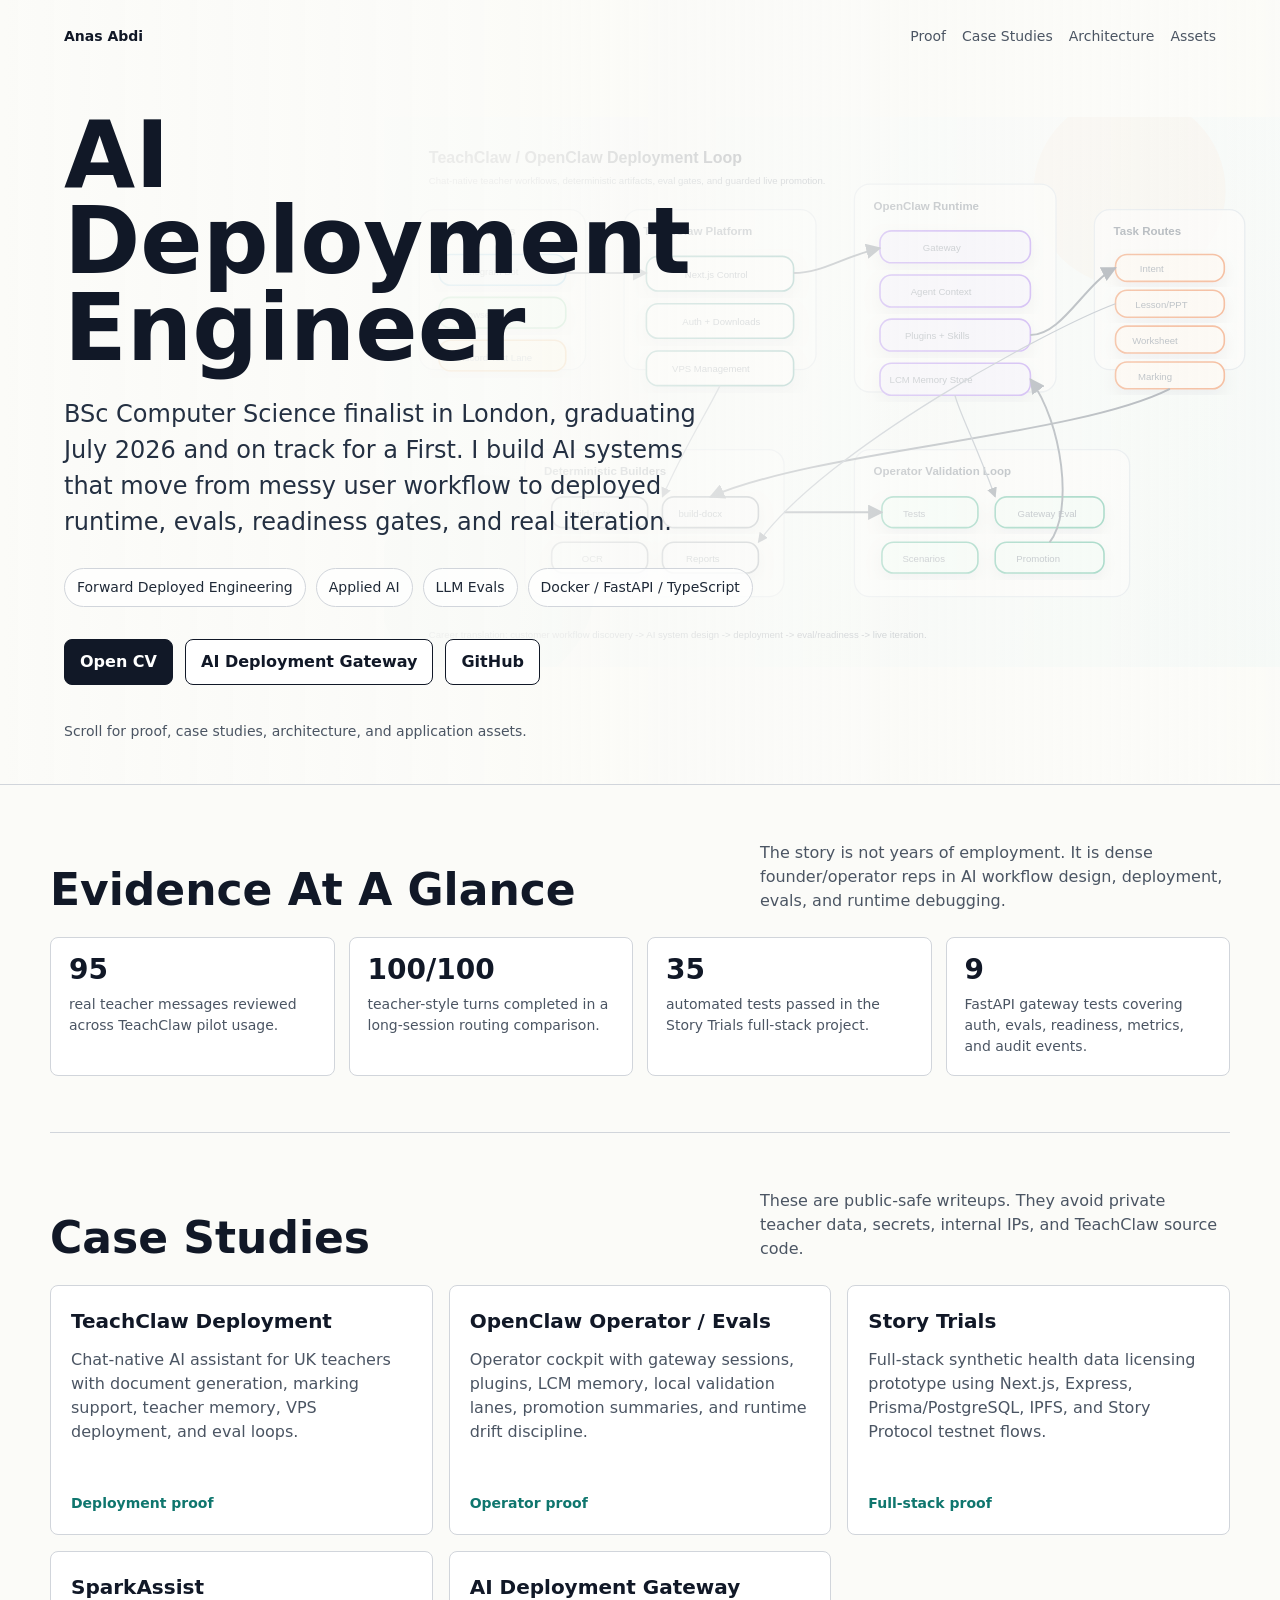
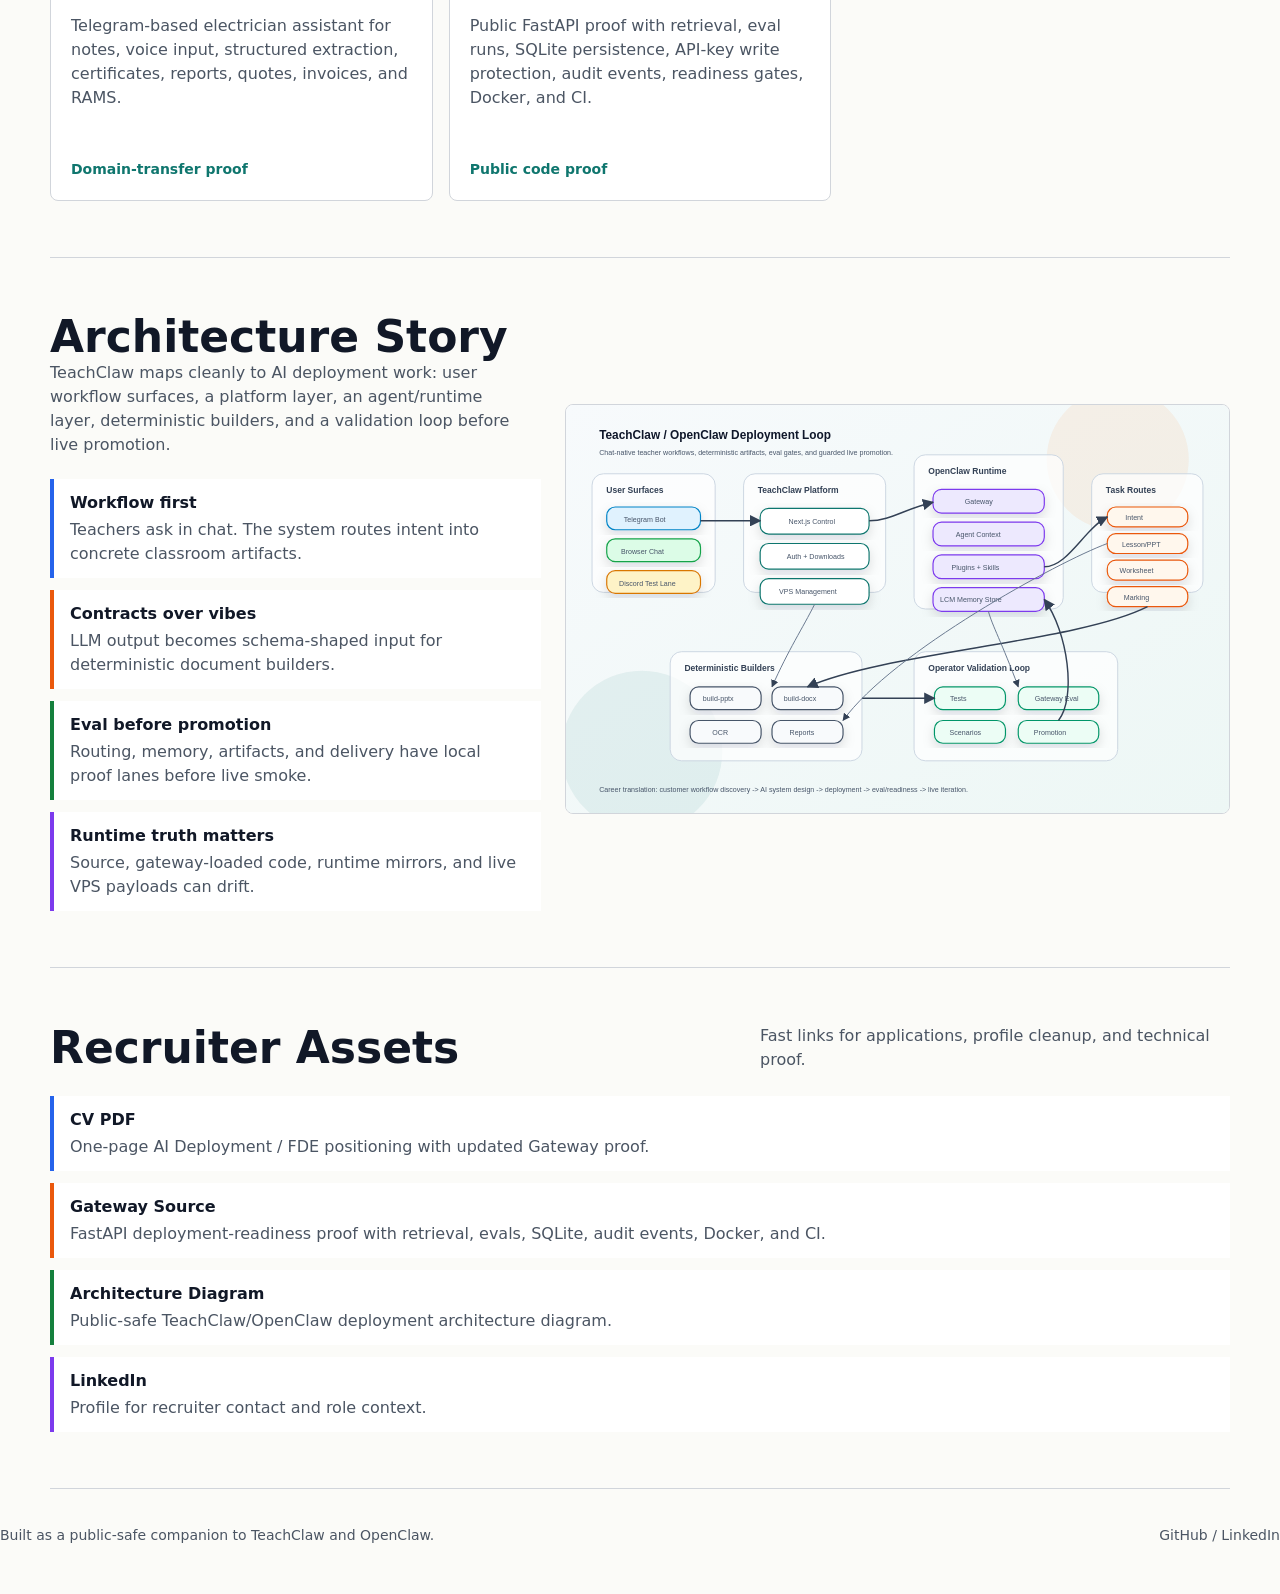
==== index.html @ 60f1266c "Publish AI deployment portfolio" ====
<!doctype html>
<html lang="en">
  <head>
    <meta charset="utf-8" />
    <meta name="viewport" content="width=device-width, initial-scale=1" />
    <title>Anas Abdi - AI Deployment / FDE Portfolio</title>
    <meta
      name="description"
      content="AI Deployment and Forward Deployed Engineering portfolio for Anas Abdi: TeachClaw, OpenClaw, Story Trials, SparkAssist, and AI Deployment Gateway."
    />
    <style>
      :root {
        --ink: #111827;
        --muted: #4b5563;
        --line: #d1d5db;
        --paper: #fbfbf8;
        --panel: #ffffff;
        --teal: #0f766e;
        --blue: #2563eb;
        --orange: #ea580c;
        --green: #15803d;
        --plum: #7c3aed;
      }

      * {
        box-sizing: border-box;
      }

      body {
        margin: 0;
        color: var(--ink);
        background: var(--paper);
        font-family: Inter, ui-sans-serif, system-ui, -apple-system, BlinkMacSystemFont, "Segoe UI", sans-serif;
        line-height: 1.5;
      }

      a {
        color: inherit;
        text-decoration: none;
      }

      a:hover {
        text-decoration: underline;
      }

      .hero {
        min-height: 72vh;
        position: relative;
        display: flex;
        flex-direction: column;
        justify-content: space-between;
        padding: 26px clamp(18px, 5vw, 72px) 42px;
        overflow: hidden;
        background:
          linear-gradient(90deg, rgba(251, 251, 248, 0.98) 0%, rgba(251, 251, 248, 0.92) 42%, rgba(251, 251, 248, 0.62) 100%),
          url("assets/teachclaw-openclaw-architecture.svg") right center / min(920px, 70vw) auto no-repeat;
        border-bottom: 1px solid var(--line);
      }

      .nav {
        display: flex;
        justify-content: space-between;
        gap: 18px;
        align-items: center;
        font-size: 14px;
        color: var(--muted);
      }

      .nav-links {
        display: flex;
        gap: 16px;
        flex-wrap: wrap;
        justify-content: flex-end;
      }

      .identity {
        font-weight: 700;
        color: var(--ink);
      }

      .hero-copy {
        max-width: 760px;
        padding-top: 66px;
        padding-bottom: 36px;
      }

      h1 {
        margin: 0;
        font-size: clamp(44px, 8vw, 92px);
        line-height: 0.94;
        letter-spacing: 0;
      }

      .subhead {
        margin: 24px 0 0;
        max-width: 660px;
        font-size: clamp(18px, 2.2vw, 24px);
        color: #243042;
      }

      .status-line {
        display: flex;
        flex-wrap: wrap;
        gap: 10px;
        margin-top: 28px;
      }

      .pill {
        border: 1px solid var(--line);
        background: rgba(255, 255, 255, 0.78);
        border-radius: 999px;
        padding: 8px 12px;
        font-size: 14px;
        color: #1f2937;
      }

      .cta-row {
        display: flex;
        flex-wrap: wrap;
        gap: 12px;
        margin-top: 32px;
      }

      .button {
        display: inline-flex;
        align-items: center;
        justify-content: center;
        min-height: 44px;
        padding: 10px 15px;
        border-radius: 8px;
        border: 1px solid var(--ink);
        background: var(--ink);
        color: #fff;
        font-weight: 700;
      }

      .button.secondary {
        background: #fff;
        color: var(--ink);
      }

      .scroll-hint {
        color: var(--muted);
        font-size: 14px;
      }

      main {
        width: min(1180px, calc(100% - 36px));
        margin: 0 auto;
      }

      section {
        padding: 56px 0;
        border-bottom: 1px solid var(--line);
      }

      .section-heading {
        display: flex;
        justify-content: space-between;
        gap: 24px;
        align-items: end;
        margin-bottom: 24px;
      }

      h2 {
        margin: 0;
        font-size: clamp(26px, 4vw, 44px);
        line-height: 1.05;
        letter-spacing: 0;
      }

      .section-note {
        max-width: 470px;
        color: var(--muted);
        margin: 0;
      }

      .proof-grid {
        display: grid;
        grid-template-columns: repeat(4, minmax(0, 1fr));
        gap: 14px;
      }

      .proof {
        min-height: 132px;
        border: 1px solid var(--line);
        border-radius: 8px;
        background: var(--panel);
        padding: 18px;
      }

      .proof strong {
        display: block;
        margin-bottom: 10px;
        font-size: 28px;
        line-height: 1;
      }

      .proof span {
        display: block;
        color: var(--muted);
        font-size: 14px;
      }

      .cases {
        display: grid;
        grid-template-columns: repeat(3, minmax(0, 1fr));
        gap: 16px;
      }

      .case {
        border: 1px solid var(--line);
        border-radius: 8px;
        background: var(--panel);
        padding: 20px;
        display: flex;
        min-height: 250px;
        flex-direction: column;
        justify-content: space-between;
      }

      .case h3 {
        margin: 0 0 12px;
        font-size: 20px;
      }

      .case p {
        margin: 0;
        color: var(--muted);
      }

      .case .tag {
        margin-top: 18px;
        color: var(--teal);
        font-weight: 700;
        font-size: 14px;
      }

      .architecture {
        display: grid;
        grid-template-columns: 0.85fr 1.15fr;
        gap: 24px;
        align-items: center;
      }

      .architecture img {
        width: 100%;
        height: auto;
        border: 1px solid var(--line);
        border-radius: 8px;
        background: #fff;
      }

      .list {
        display: grid;
        gap: 12px;
      }

      .list-item {
        border-left: 4px solid var(--blue);
        background: #fff;
        padding: 12px 16px;
      }

      .list-item:nth-child(2) {
        border-left-color: var(--orange);
      }

      .list-item:nth-child(3) {
        border-left-color: var(--green);
      }

      .list-item:nth-child(4) {
        border-left-color: var(--plum);
      }

      .list-item strong {
        display: block;
        margin-bottom: 3px;
      }

      .list-item span {
        color: var(--muted);
      }

      .footer {
        padding: 36px 0 48px;
        display: flex;
        justify-content: space-between;
        gap: 20px;
        color: var(--muted);
        font-size: 14px;
      }

      @media (max-width: 900px) {
        .hero {
          min-height: 76vh;
          background:
            linear-gradient(180deg, rgba(251, 251, 248, 0.96), rgba(251, 251, 248, 0.86)),
            url("assets/teachclaw-openclaw-architecture.svg") center bottom / 880px auto no-repeat;
        }

        .nav {
          align-items: flex-start;
          flex-direction: column;
        }

        .hero-copy {
          padding-top: 38px;
        }

        .proof-grid,
        .cases,
        .architecture {
          grid-template-columns: 1fr;
        }

        .section-heading,
        .footer {
          align-items: flex-start;
          flex-direction: column;
        }
      }
    </style>
  </head>
  <body>
    <header class="hero">
      <nav class="nav" aria-label="Primary">
        <a class="identity" href="#top">Anas Abdi</a>
        <div class="nav-links">
          <a href="#proof">Proof</a>
          <a href="#case-studies">Case Studies</a>
          <a href="#architecture">Architecture</a>
          <a href="#assets">Assets</a>
        </div>
      </nav>

      <div class="hero-copy" id="top">
        <h1>AI Deployment Engineer</h1>
        <p class="subhead">
          BSc Computer Science finalist in London, graduating July 2026 and on track for a First. I build AI systems that move from messy user workflow to deployed runtime, evals, readiness gates, and real iteration.
        </p>
        <div class="status-line" aria-label="Role targets">
          <span class="pill">Forward Deployed Engineering</span>
          <span class="pill">Applied AI</span>
          <span class="pill">LLM Evals</span>
          <span class="pill">Docker / FastAPI / TypeScript</span>
        </div>
        <div class="cta-row">
          <a class="button" href="assets/cv-ai-deployment-fde.pdf">Open CV</a>
          <a class="button secondary" href="https://github.com/AnasInno/ai-deployment-portfolio/tree/main/gateway">AI Deployment Gateway</a>
          <a class="button secondary" href="https://github.com/AnasInno">GitHub</a>
        </div>
      </div>

      <div class="scroll-hint">Scroll for proof, case studies, architecture, and application assets.</div>
    </header>

    <main>
      <section id="proof">
        <div class="section-heading">
          <h2>Evidence At A Glance</h2>
          <p class="section-note">The story is not years of employment. It is dense founder/operator reps in AI workflow design, deployment, evals, and runtime debugging.</p>
        </div>
        <div class="proof-grid">
          <div class="proof">
            <strong>95</strong>
            <span>real teacher messages reviewed across TeachClaw pilot usage.</span>
          </div>
          <div class="proof">
            <strong>100/100</strong>
            <span>teacher-style turns completed in a long-session routing comparison.</span>
          </div>
          <div class="proof">
            <strong>35</strong>
            <span>automated tests passed in the Story Trials full-stack project.</span>
          </div>
          <div class="proof">
            <strong>9</strong>
            <span>FastAPI gateway tests covering auth, evals, readiness, metrics, and audit events.</span>
          </div>
        </div>
      </section>

      <section id="case-studies">
        <div class="section-heading">
          <h2>Case Studies</h2>
          <p class="section-note">These are public-safe writeups. They avoid private teacher data, secrets, internal IPs, and TeachClaw source code.</p>
        </div>
        <div class="cases">
          <a class="case" href="case-studies/teachclaw-deployment.html">
            <div>
              <h3>TeachClaw Deployment</h3>
              <p>Chat-native AI assistant for UK teachers with document generation, marking support, teacher memory, VPS deployment, and eval loops.</p>
            </div>
            <span class="tag">Deployment proof</span>
          </a>
          <a class="case" href="case-studies/openclaw-operator-evals.html">
            <div>
              <h3>OpenClaw Operator / Evals</h3>
              <p>Operator cockpit with gateway sessions, plugins, LCM memory, local validation lanes, promotion summaries, and runtime drift discipline.</p>
            </div>
            <span class="tag">Operator proof</span>
          </a>
          <a class="case" href="case-studies/story-trials-full-stack.html">
            <div>
              <h3>Story Trials</h3>
              <p>Full-stack synthetic health data licensing prototype using Next.js, Express, Prisma/PostgreSQL, IPFS, and Story Protocol testnet flows.</p>
            </div>
            <span class="tag">Full-stack proof</span>
          </a>
          <a class="case" href="case-studies/sparkassist-field-compliance.html">
            <div>
              <h3>SparkAssist</h3>
              <p>Telegram-based electrician assistant for notes, voice input, structured extraction, certificates, reports, quotes, invoices, and RAMS.</p>
            </div>
            <span class="tag">Domain-transfer proof</span>
          </a>
          <a class="case" href="case-studies/ai-deployment-gateway.html">
            <div>
              <h3>AI Deployment Gateway</h3>
              <p>Public FastAPI proof with retrieval, eval runs, SQLite persistence, API-key write protection, audit events, readiness gates, Docker, and CI.</p>
            </div>
            <span class="tag">Public code proof</span>
          </a>
        </div>
      </section>

      <section id="architecture">
        <div class="architecture">
          <div>
            <h2>Architecture Story</h2>
            <p class="section-note">
              TeachClaw maps cleanly to AI deployment work: user workflow surfaces, a platform layer, an agent/runtime layer, deterministic builders, and a validation loop before live promotion.
            </p>
            <div class="list" style="margin-top: 22px;">
              <div class="list-item">
                <strong>Workflow first</strong>
                <span>Teachers ask in chat. The system routes intent into concrete classroom artifacts.</span>
              </div>
              <div class="list-item">
                <strong>Contracts over vibes</strong>
                <span>LLM output becomes schema-shaped input for deterministic document builders.</span>
              </div>
              <div class="list-item">
                <strong>Eval before promotion</strong>
                <span>Routing, memory, artifacts, and delivery have local proof lanes before live smoke.</span>
              </div>
              <div class="list-item">
                <strong>Runtime truth matters</strong>
                <span>Source, gateway-loaded code, runtime mirrors, and live VPS payloads can drift.</span>
              </div>
            </div>
          </div>
          <a href="assets/teachclaw-openclaw-architecture.svg">
            <img src="assets/teachclaw-openclaw-architecture.svg" alt="TeachClaw and OpenClaw deployment architecture diagram" />
          </a>
        </div>
      </section>

      <section id="assets">
        <div class="section-heading">
          <h2>Recruiter Assets</h2>
          <p class="section-note">Fast links for applications, profile cleanup, and technical proof.</p>
        </div>
        <div class="list">
          <a class="list-item" href="assets/cv-ai-deployment-fde.pdf">
            <strong>CV PDF</strong>
            <span>One-page AI Deployment / FDE positioning with updated Gateway proof.</span>
          </a>
          <a class="list-item" href="https://github.com/AnasInno/ai-deployment-portfolio/tree/main/gateway">
            <strong>Gateway Source</strong>
            <span>FastAPI deployment-readiness proof with retrieval, evals, SQLite, audit events, Docker, and CI.</span>
          </a>
          <a class="list-item" href="assets/teachclaw-openclaw-architecture.svg">
            <strong>Architecture Diagram</strong>
            <span>Public-safe TeachClaw/OpenClaw deployment architecture diagram.</span>
          </a>
          <a class="list-item" href="https://www.linkedin.com/in/anas-abdi-80b950271/">
            <strong>LinkedIn</strong>
            <span>Profile for recruiter contact and role context.</span>
          </a>
        </div>
      </section>
    </main>

    <footer class="footer">
      <span>Built as a public-safe companion to TeachClaw and OpenClaw.</span>
      <span><a href="https://github.com/AnasInno">GitHub</a> / <a href="https://www.linkedin.com/in/anas-abdi-80b950271/">LinkedIn</a></span>
    </footer>
  </body>
</html>
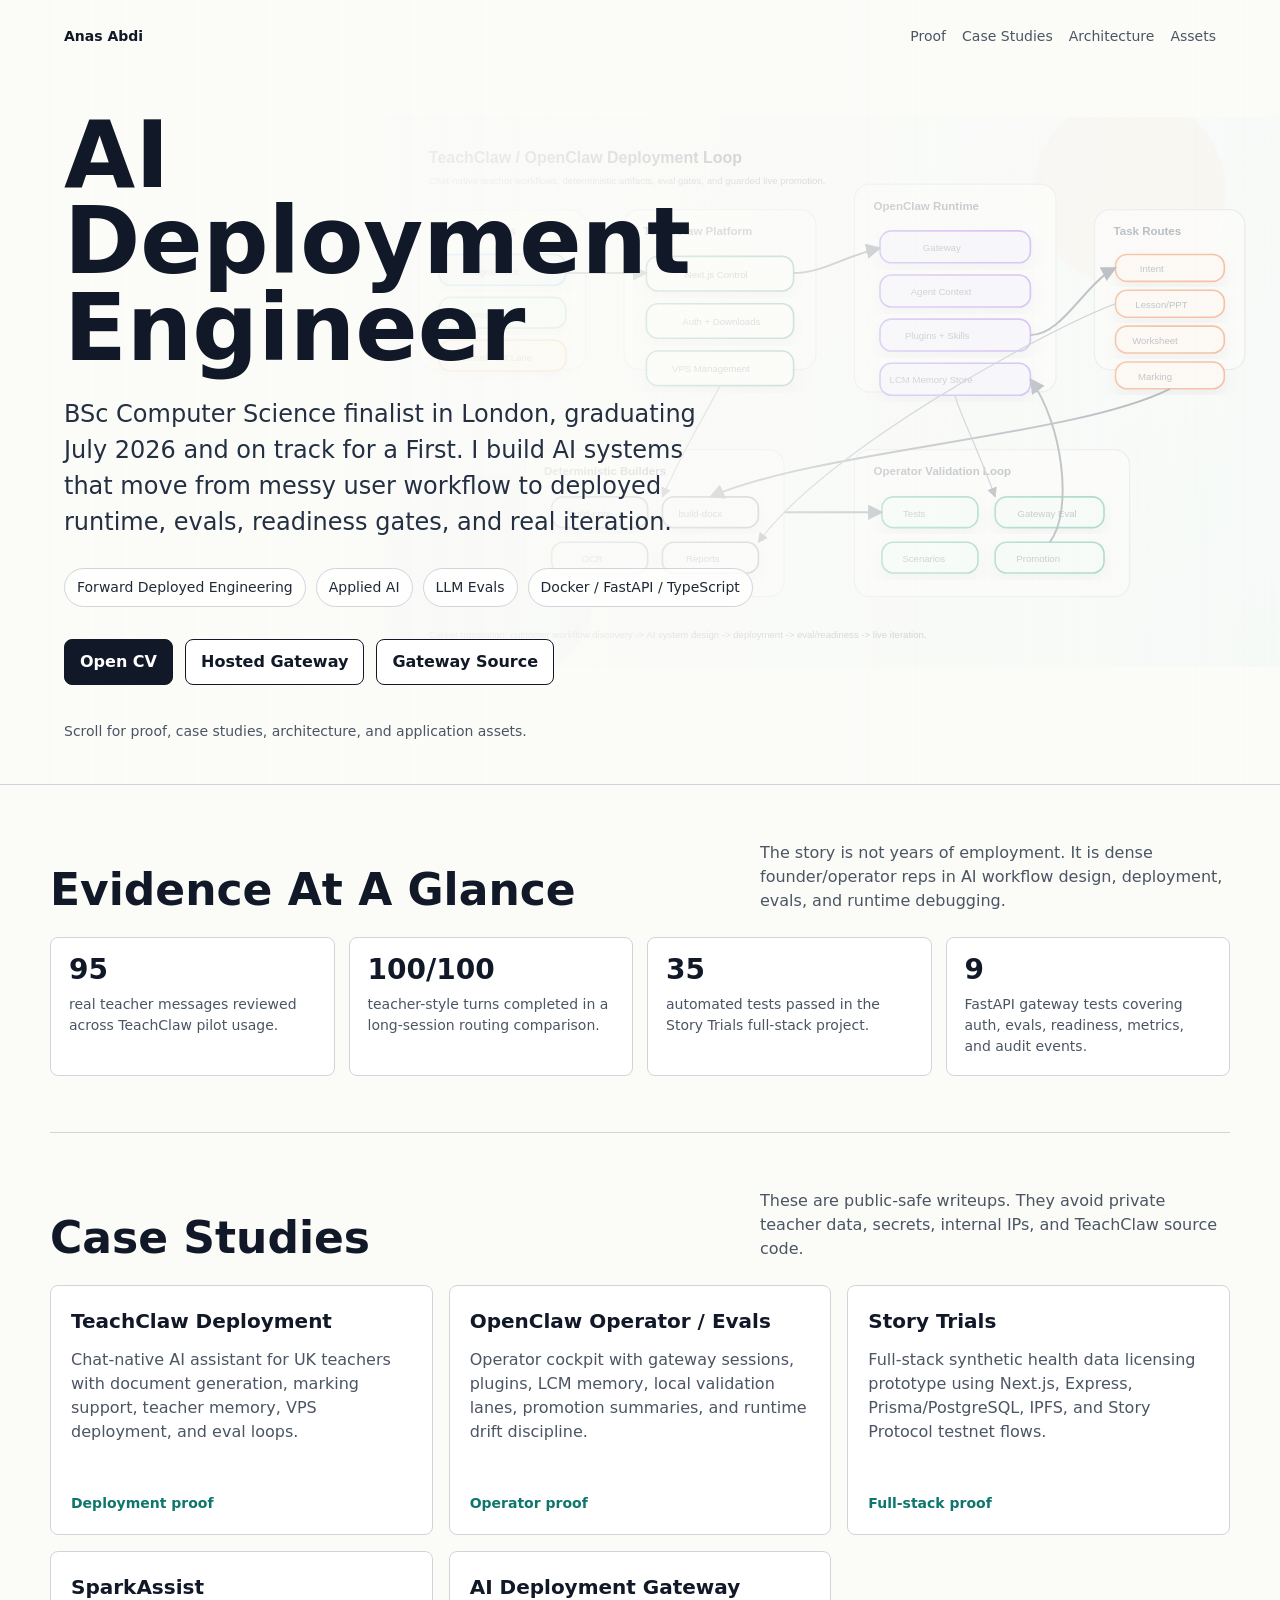
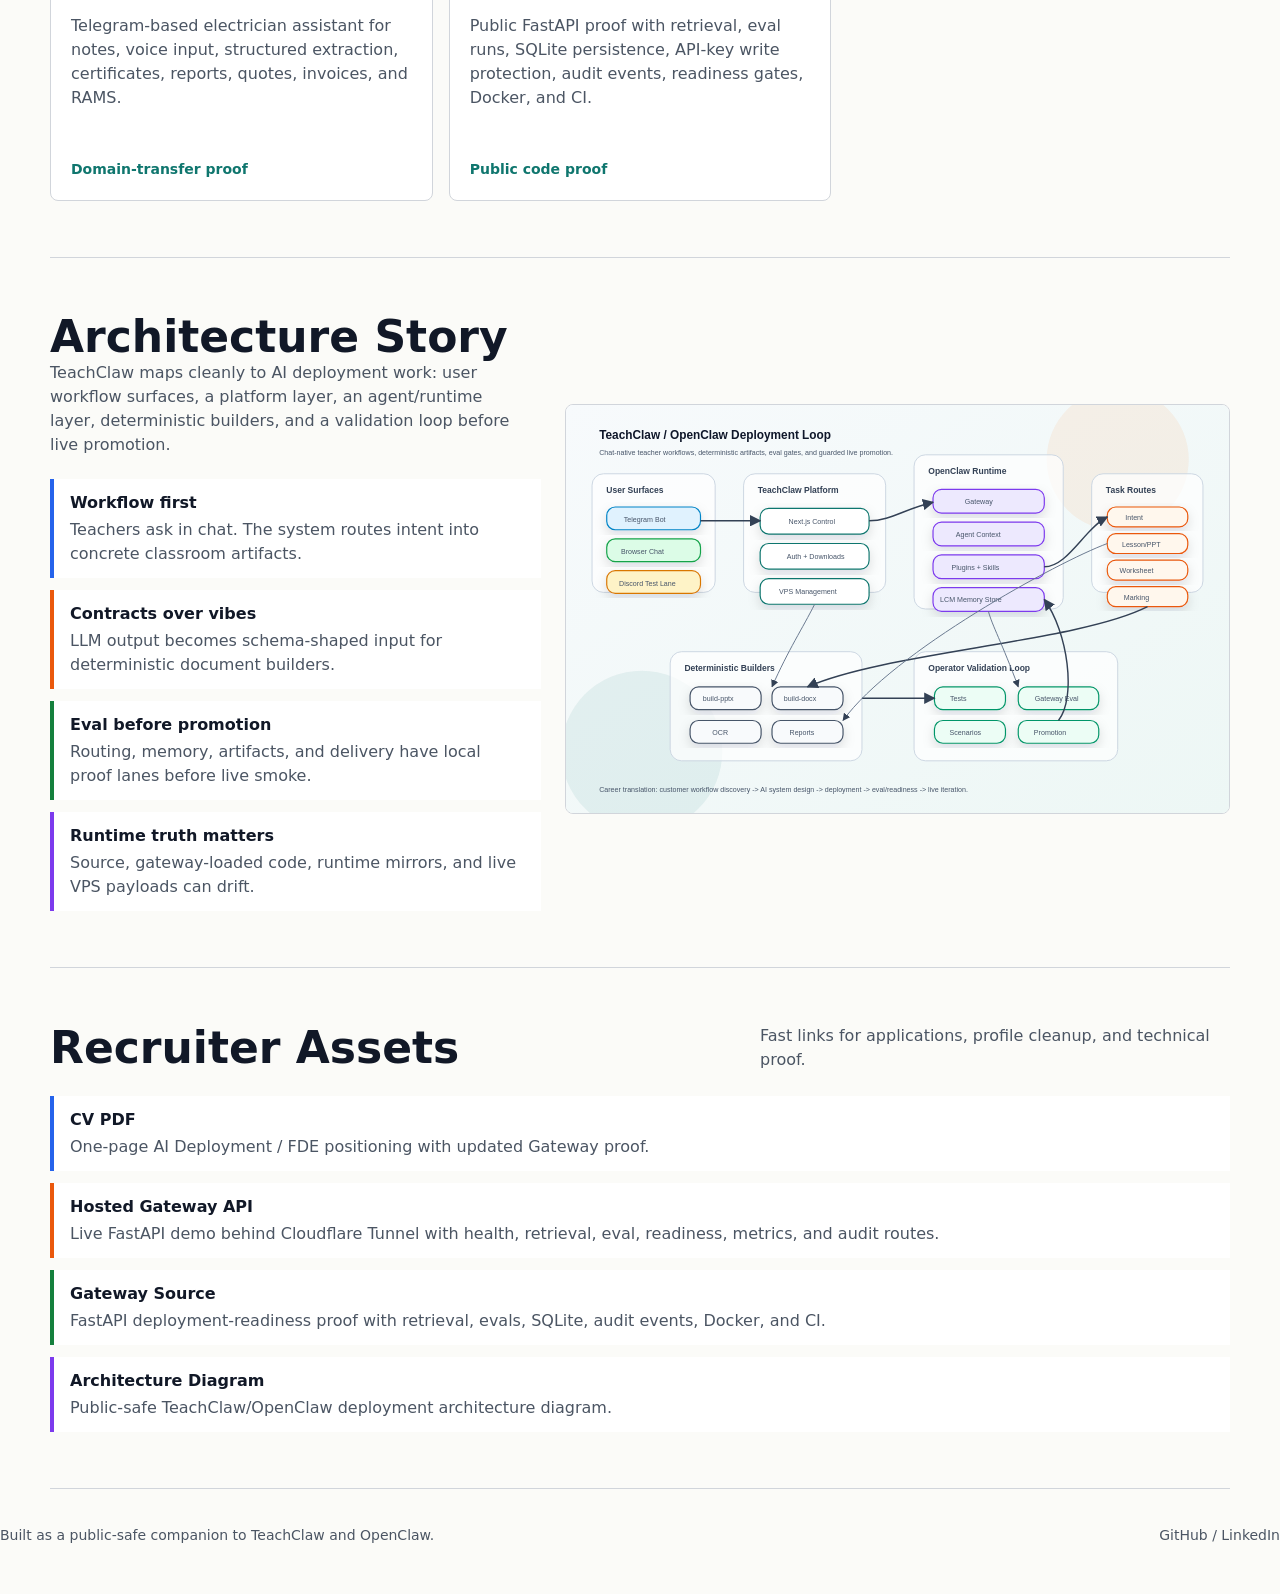
==== commit 31823110: "Point portfolio to hosted Gateway" ====
--- a/index.html
+++ b/index.html
@@ -348,8 +348,8 @@
         </div>
         <div class="cta-row">
           <a class="button" href="assets/cv-ai-deployment-fde.pdf">Open CV</a>
-          <a class="button secondary" href="https://github.com/AnasInno/ai-deployment-portfolio/tree/main/gateway">AI Deployment Gateway</a>
-          <a class="button secondary" href="https://github.com/AnasInno">GitHub</a>
+          <a class="button secondary" href="https://ai-gateway.shortlistops.co.uk/docs">Hosted Gateway</a>
+          <a class="button secondary" href="https://github.com/AnasInno/ai-deployment-portfolio/tree/main/gateway">Gateway Source</a>
         </div>
       </div>
 
@@ -468,6 +468,10 @@
             <strong>CV PDF</strong>
             <span>One-page AI Deployment / FDE positioning with updated Gateway proof.</span>
           </a>
+          <a class="list-item" href="https://ai-gateway.shortlistops.co.uk/docs">
+            <strong>Hosted Gateway API</strong>
+            <span>Live FastAPI demo behind Cloudflare Tunnel with health, retrieval, eval, readiness, metrics, and audit routes.</span>
+          </a>
           <a class="list-item" href="https://github.com/AnasInno/ai-deployment-portfolio/tree/main/gateway">
             <strong>Gateway Source</strong>
             <span>FastAPI deployment-readiness proof with retrieval, evals, SQLite, audit events, Docker, and CI.</span>
@@ -475,10 +479,6 @@
           <a class="list-item" href="assets/teachclaw-openclaw-architecture.svg">
             <strong>Architecture Diagram</strong>
             <span>Public-safe TeachClaw/OpenClaw deployment architecture diagram.</span>
-          </a>
-          <a class="list-item" href="https://www.linkedin.com/in/anas-abdi-80b950271/">
-            <strong>LinkedIn</strong>
-            <span>Profile for recruiter contact and role context.</span>
           </a>
         </div>
       </section>
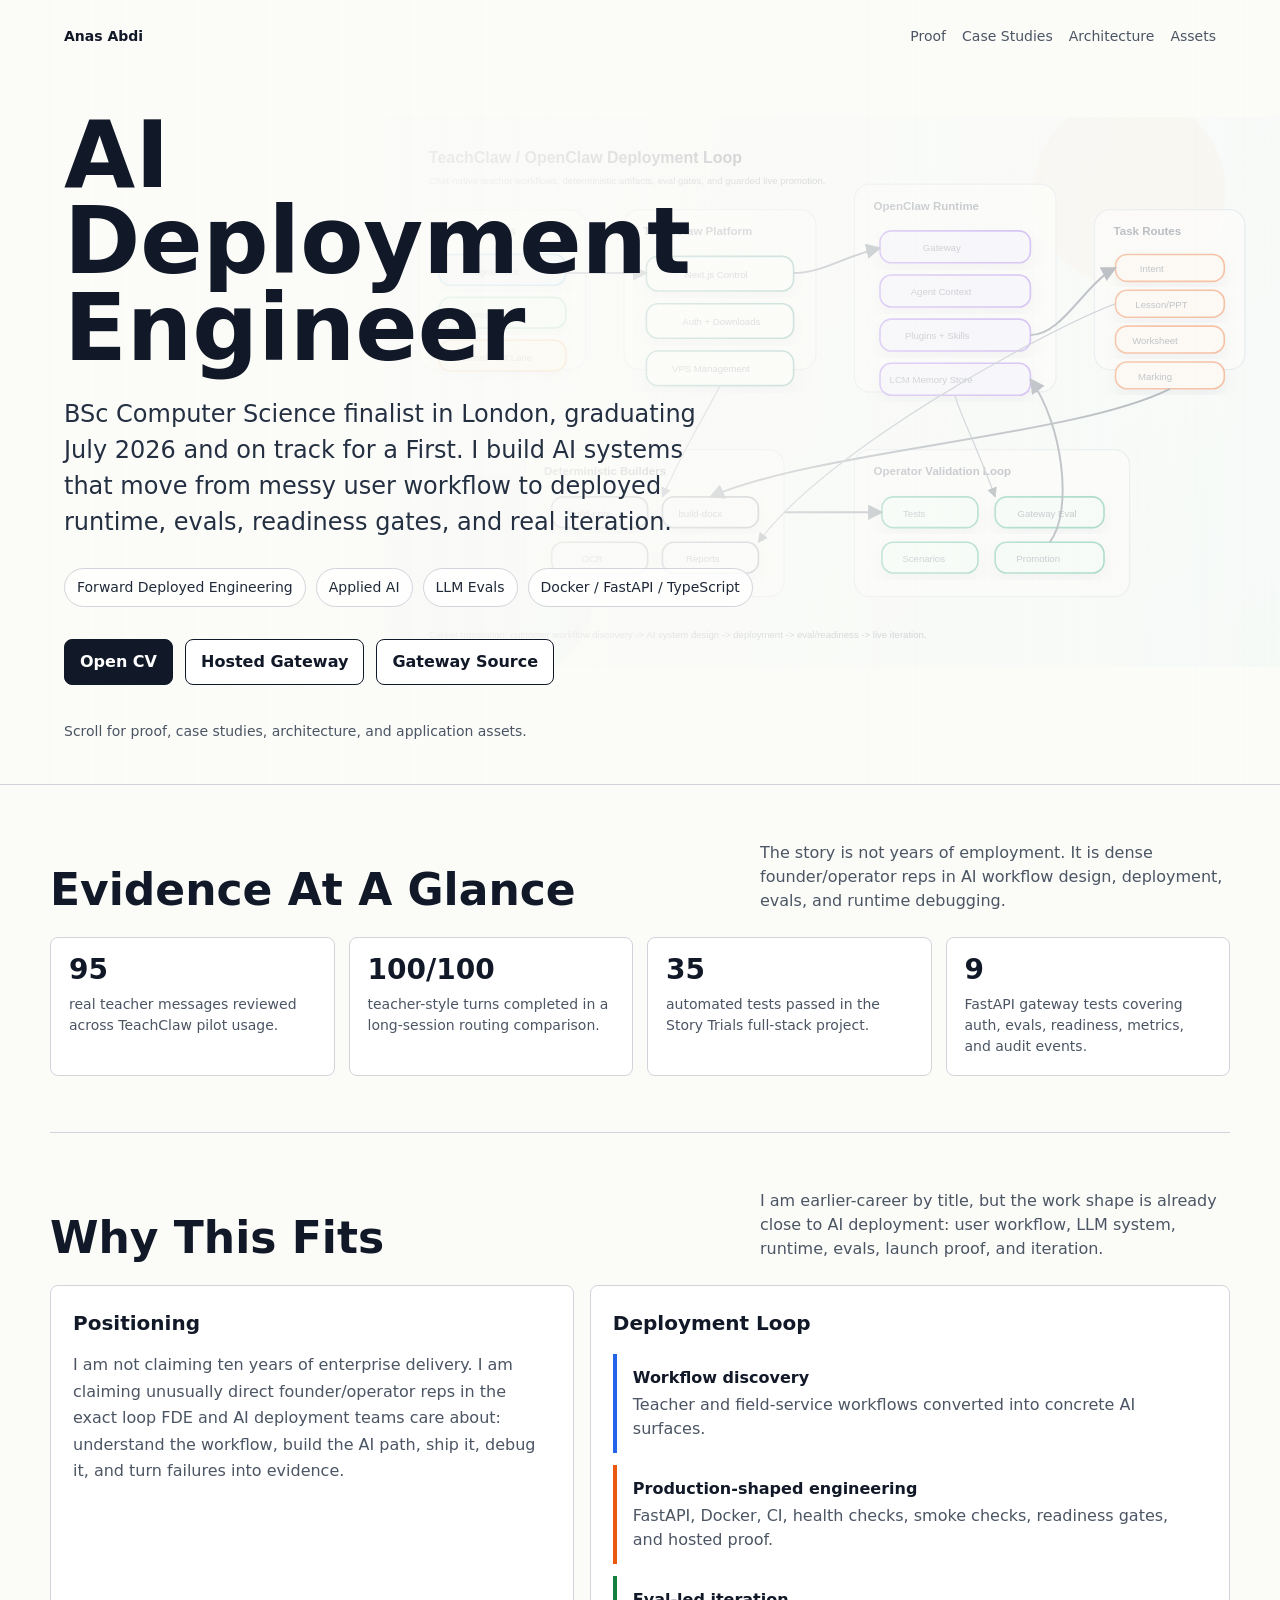
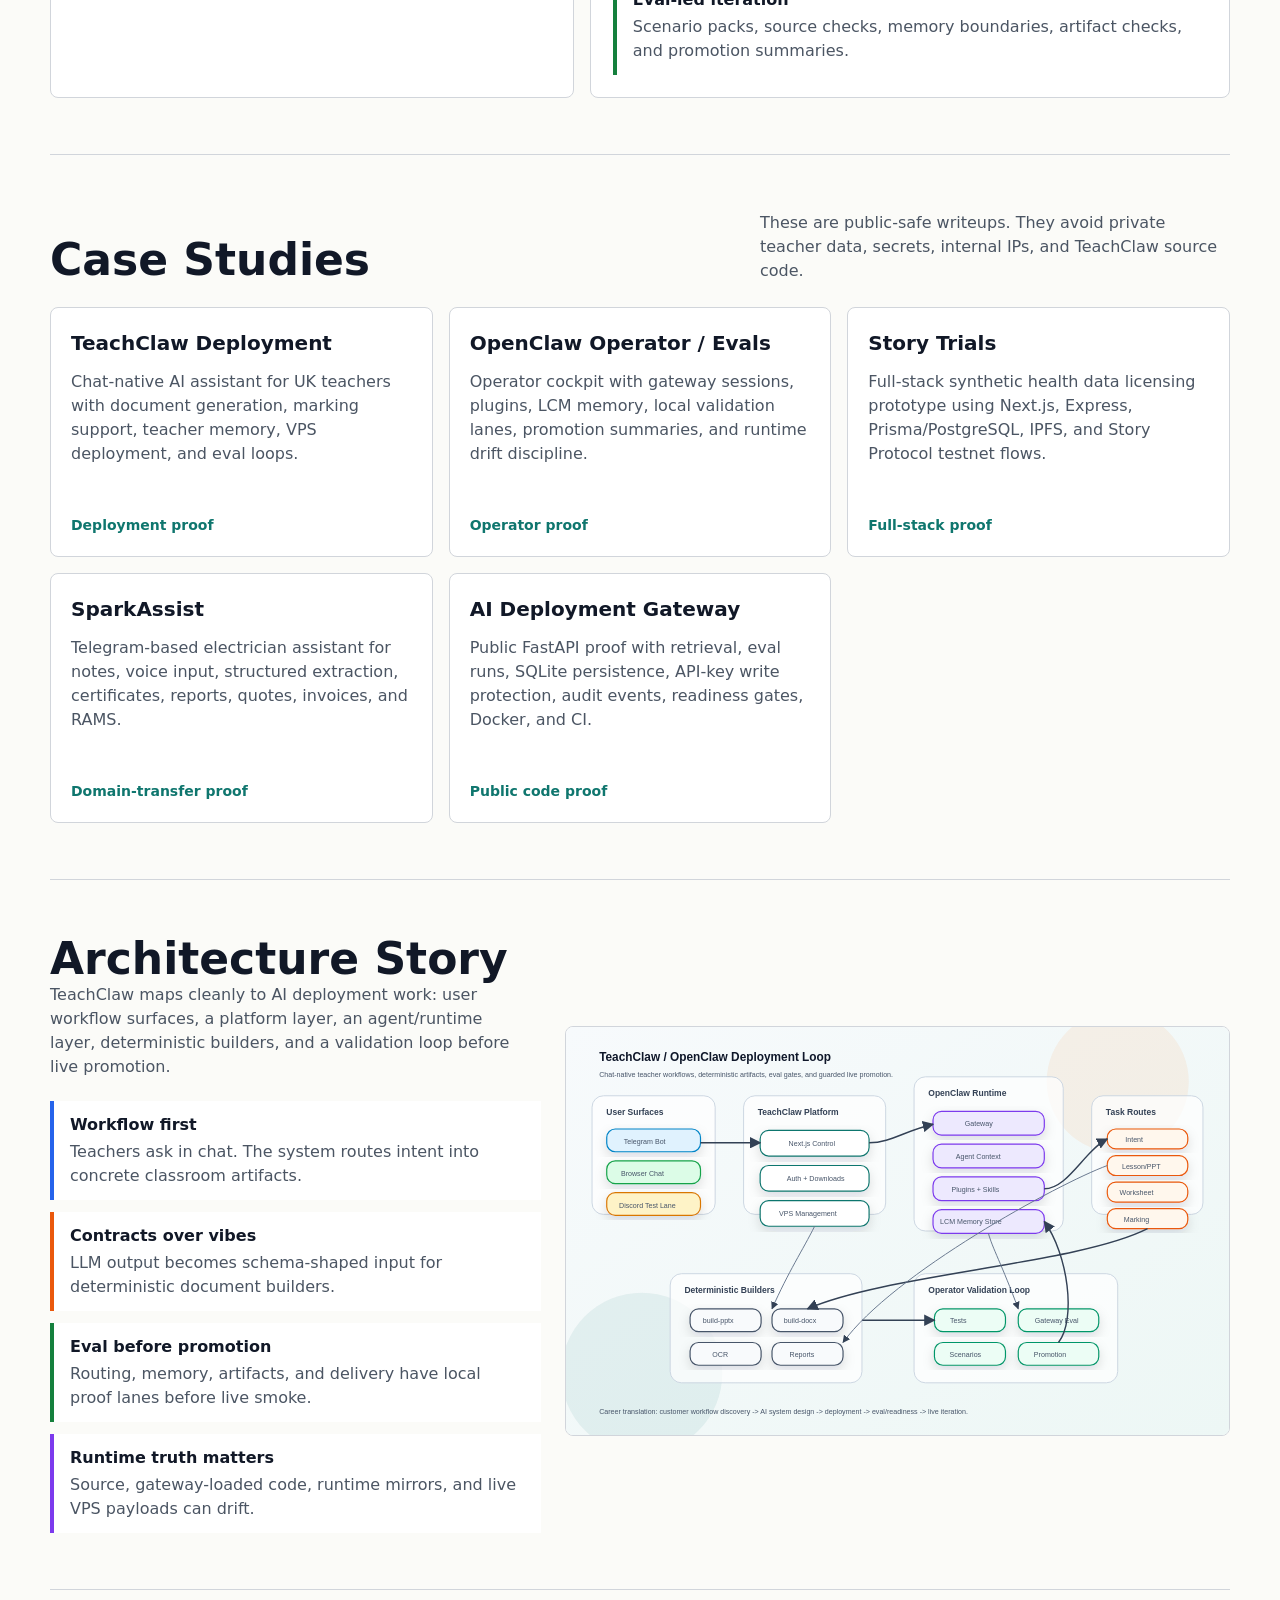
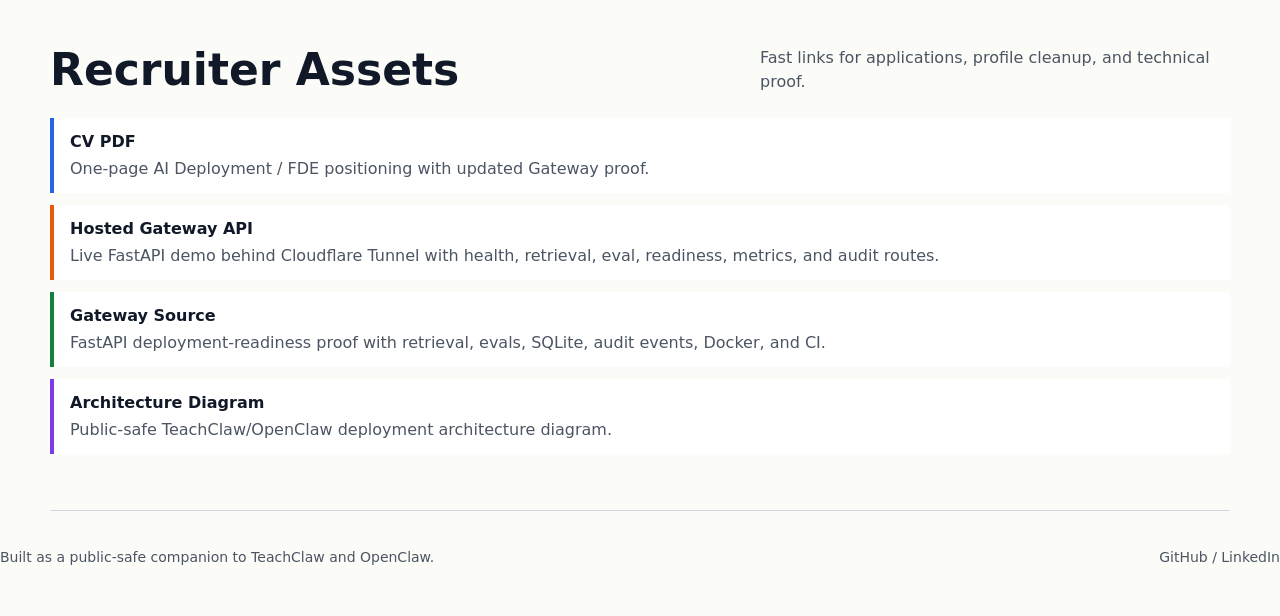
==== commit 56d7a549: "Clarify FDE fit on portfolio" ====
--- a/index.html
+++ b/index.html
@@ -202,6 +202,34 @@
         font-size: 14px;
       }
 
+      .fit-grid {
+        display: grid;
+        grid-template-columns: 0.9fr 1.1fr;
+        gap: 16px;
+      }
+
+      .fit-panel {
+        border: 1px solid var(--line);
+        border-radius: 8px;
+        background: #fff;
+        padding: 22px;
+      }
+
+      .fit-panel h3 {
+        margin: 0 0 14px;
+        font-size: 20px;
+      }
+
+      .fit-panel p {
+        margin: 0;
+        color: var(--muted);
+        line-height: 1.65;
+      }
+
+      .fit-panel .list {
+        margin-top: 16px;
+      }
+
       .cases {
         display: grid;
         grid-template-columns: repeat(3, minmax(0, 1fr));
@@ -310,6 +338,7 @@
         }
 
         .proof-grid,
+        .fit-grid,
         .cases,
         .architecture {
           grid-template-columns: 1fr;
@@ -382,6 +411,38 @@
         </div>
       </section>
 
+      <section id="fit">
+        <div class="section-heading">
+          <h2>Why This Fits</h2>
+          <p class="section-note">I am earlier-career by title, but the work shape is already close to AI deployment: user workflow, LLM system, runtime, evals, launch proof, and iteration.</p>
+        </div>
+        <div class="fit-grid">
+          <div class="fit-panel">
+            <h3>Positioning</h3>
+            <p>
+              I am not claiming ten years of enterprise delivery. I am claiming unusually direct founder/operator reps in the exact loop FDE and AI deployment teams care about: understand the workflow, build the AI path, ship it, debug it, and turn failures into evidence.
+            </p>
+          </div>
+          <div class="fit-panel">
+            <h3>Deployment Loop</h3>
+            <div class="list">
+              <div class="list-item">
+                <strong>Workflow discovery</strong>
+                <span>Teacher and field-service workflows converted into concrete AI surfaces.</span>
+              </div>
+              <div class="list-item">
+                <strong>Production-shaped engineering</strong>
+                <span>FastAPI, Docker, CI, health checks, smoke checks, readiness gates, and hosted proof.</span>
+              </div>
+              <div class="list-item">
+                <strong>Eval-led iteration</strong>
+                <span>Scenario packs, source checks, memory boundaries, artifact checks, and promotion summaries.</span>
+              </div>
+            </div>
+          </div>
+        </div>
+      </section>
+
       <section id="case-studies">
         <div class="section-heading">
           <h2>Case Studies</h2>
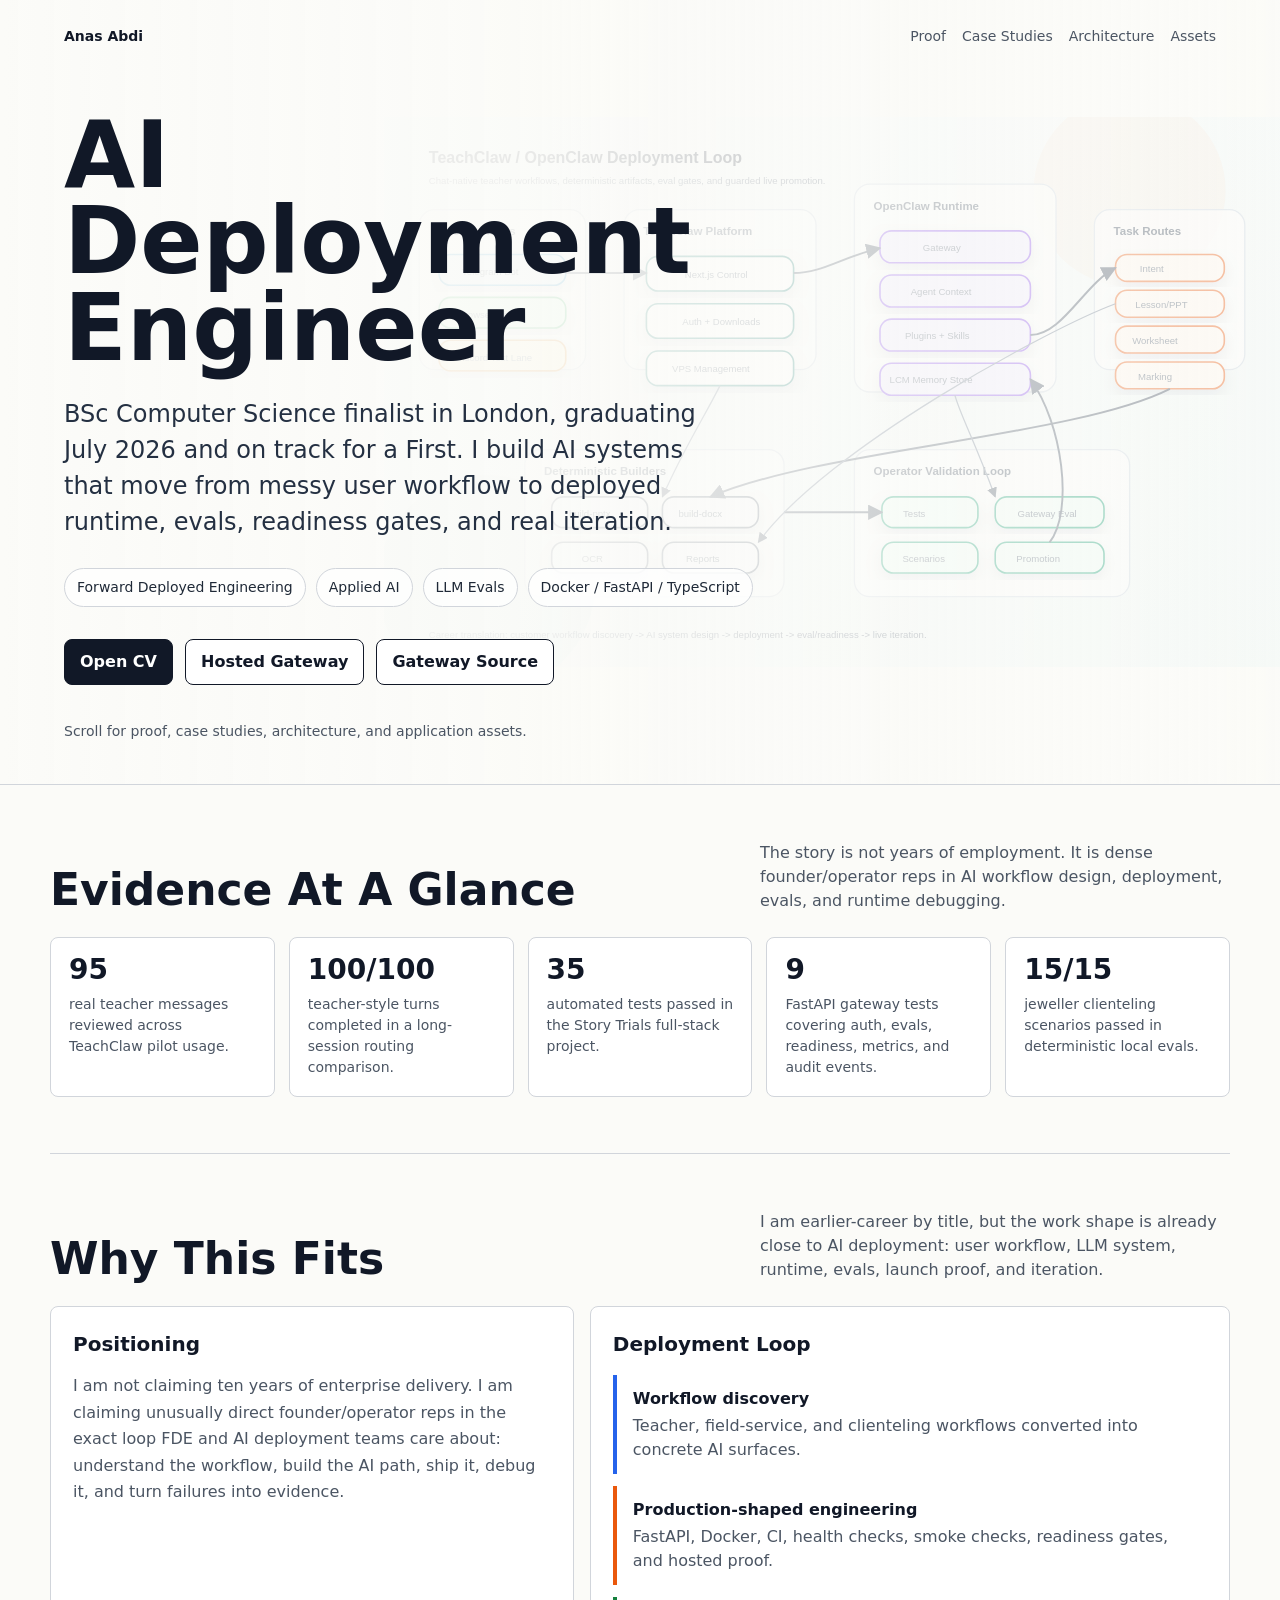
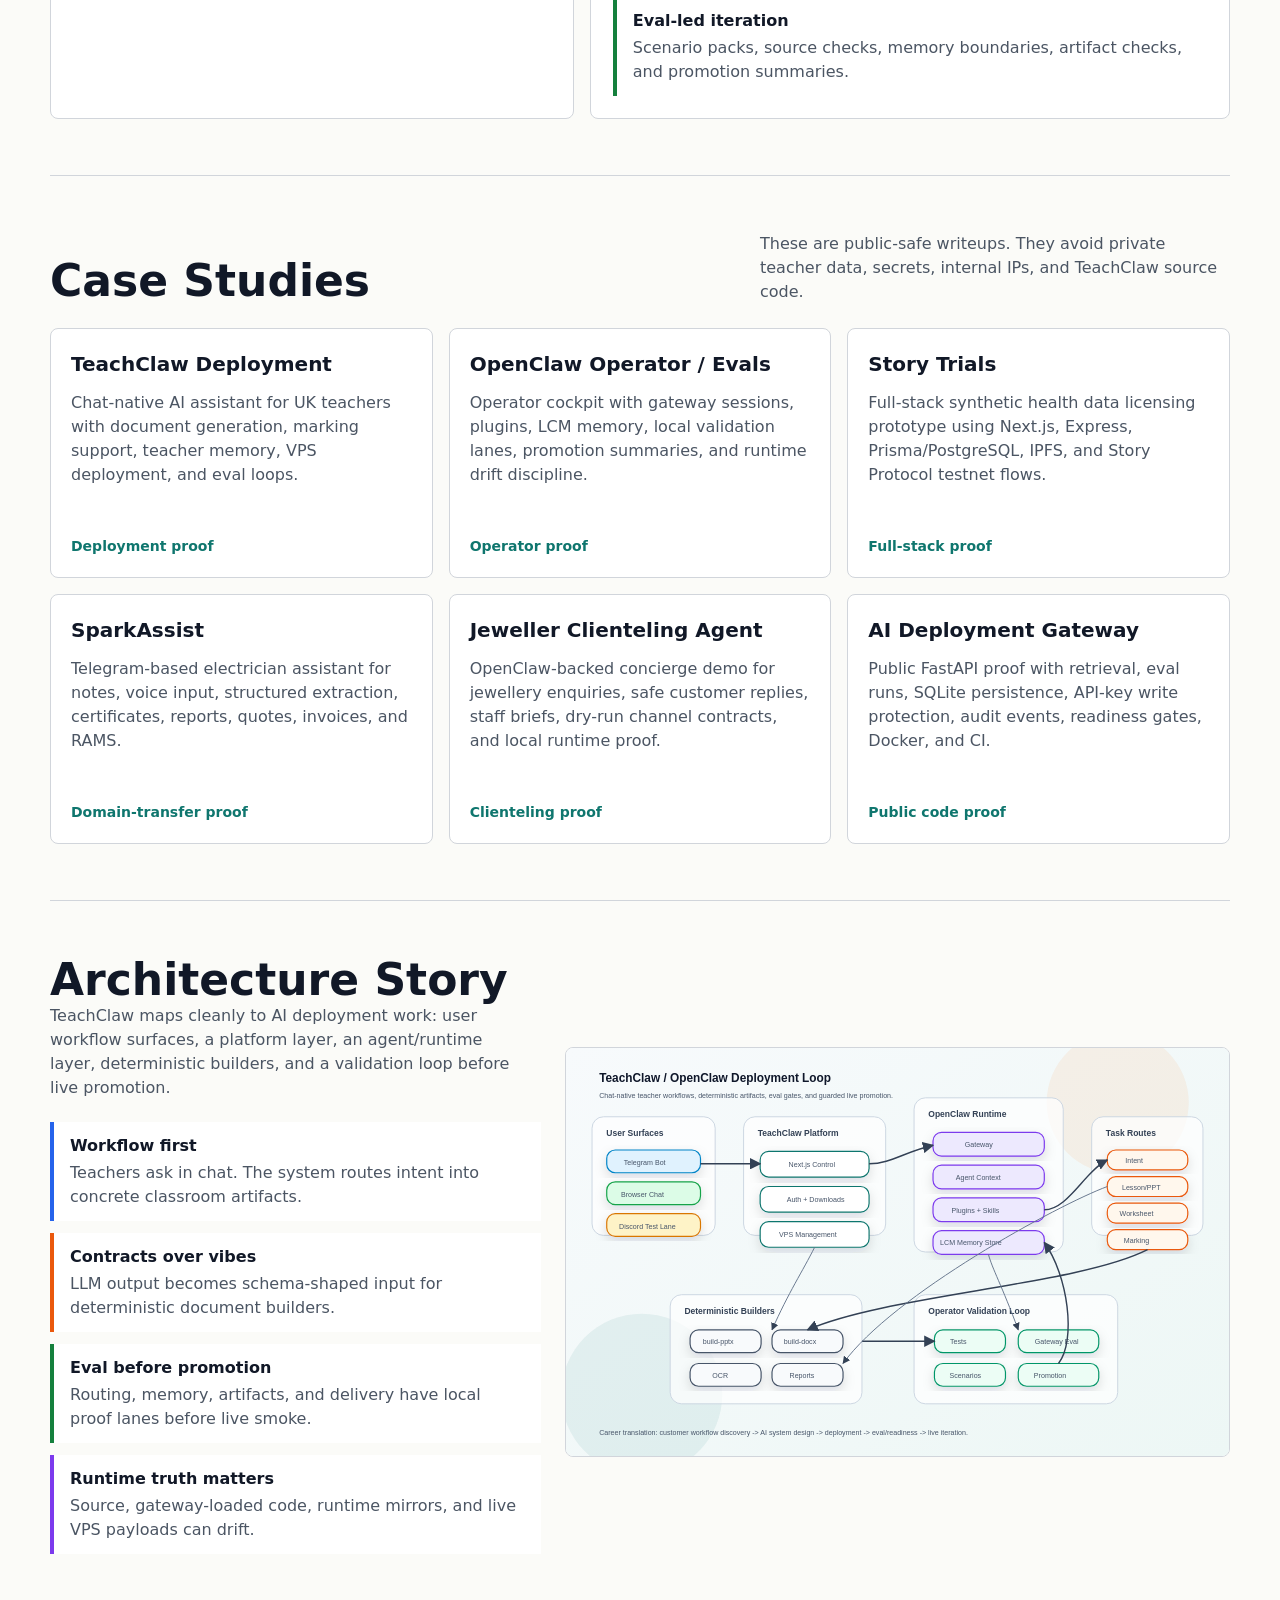
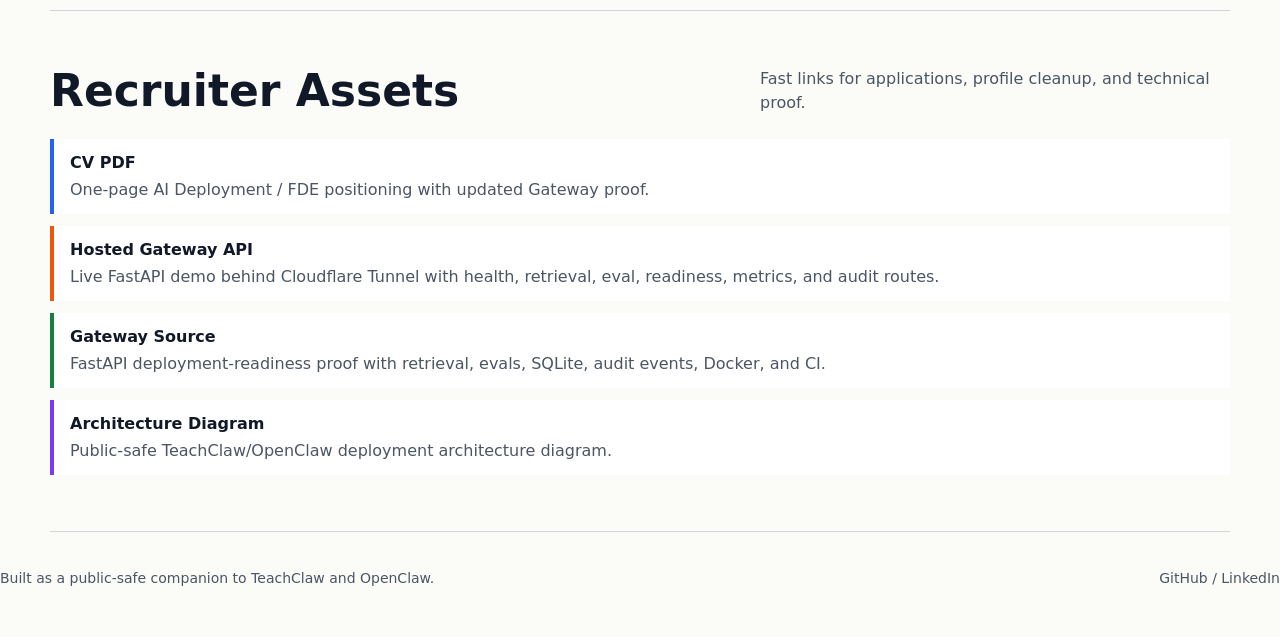
==== commit 822decfb: "Add jeweller clienteling case study" ====
--- a/index.html
+++ b/index.html
@@ -177,7 +177,7 @@
 
       .proof-grid {
         display: grid;
-        grid-template-columns: repeat(4, minmax(0, 1fr));
+        grid-template-columns: repeat(5, minmax(0, 1fr));
         gap: 14px;
       }
 
@@ -408,6 +408,10 @@
             <strong>9</strong>
             <span>FastAPI gateway tests covering auth, evals, readiness, metrics, and audit events.</span>
           </div>
+          <div class="proof">
+            <strong>15/15</strong>
+            <span>jeweller clienteling scenarios passed in deterministic local evals.</span>
+          </div>
         </div>
       </section>
 
@@ -428,7 +432,7 @@
             <div class="list">
               <div class="list-item">
                 <strong>Workflow discovery</strong>
-                <span>Teacher and field-service workflows converted into concrete AI surfaces.</span>
+                <span>Teacher, field-service, and clienteling workflows converted into concrete AI surfaces.</span>
               </div>
               <div class="list-item">
                 <strong>Production-shaped engineering</strong>
@@ -476,6 +480,13 @@
               <p>Telegram-based electrician assistant for notes, voice input, structured extraction, certificates, reports, quotes, invoices, and RAMS.</p>
             </div>
             <span class="tag">Domain-transfer proof</span>
+          </a>
+          <a class="case" href="case-studies/jeweller-clienteling-agent.html">
+            <div>
+              <h3>Jeweller Clienteling Agent</h3>
+              <p>OpenClaw-backed concierge demo for jewellery enquiries, safe customer replies, staff briefs, dry-run channel contracts, and local runtime proof.</p>
+            </div>
+            <span class="tag">Clienteling proof</span>
           </a>
           <a class="case" href="case-studies/ai-deployment-gateway.html">
             <div>
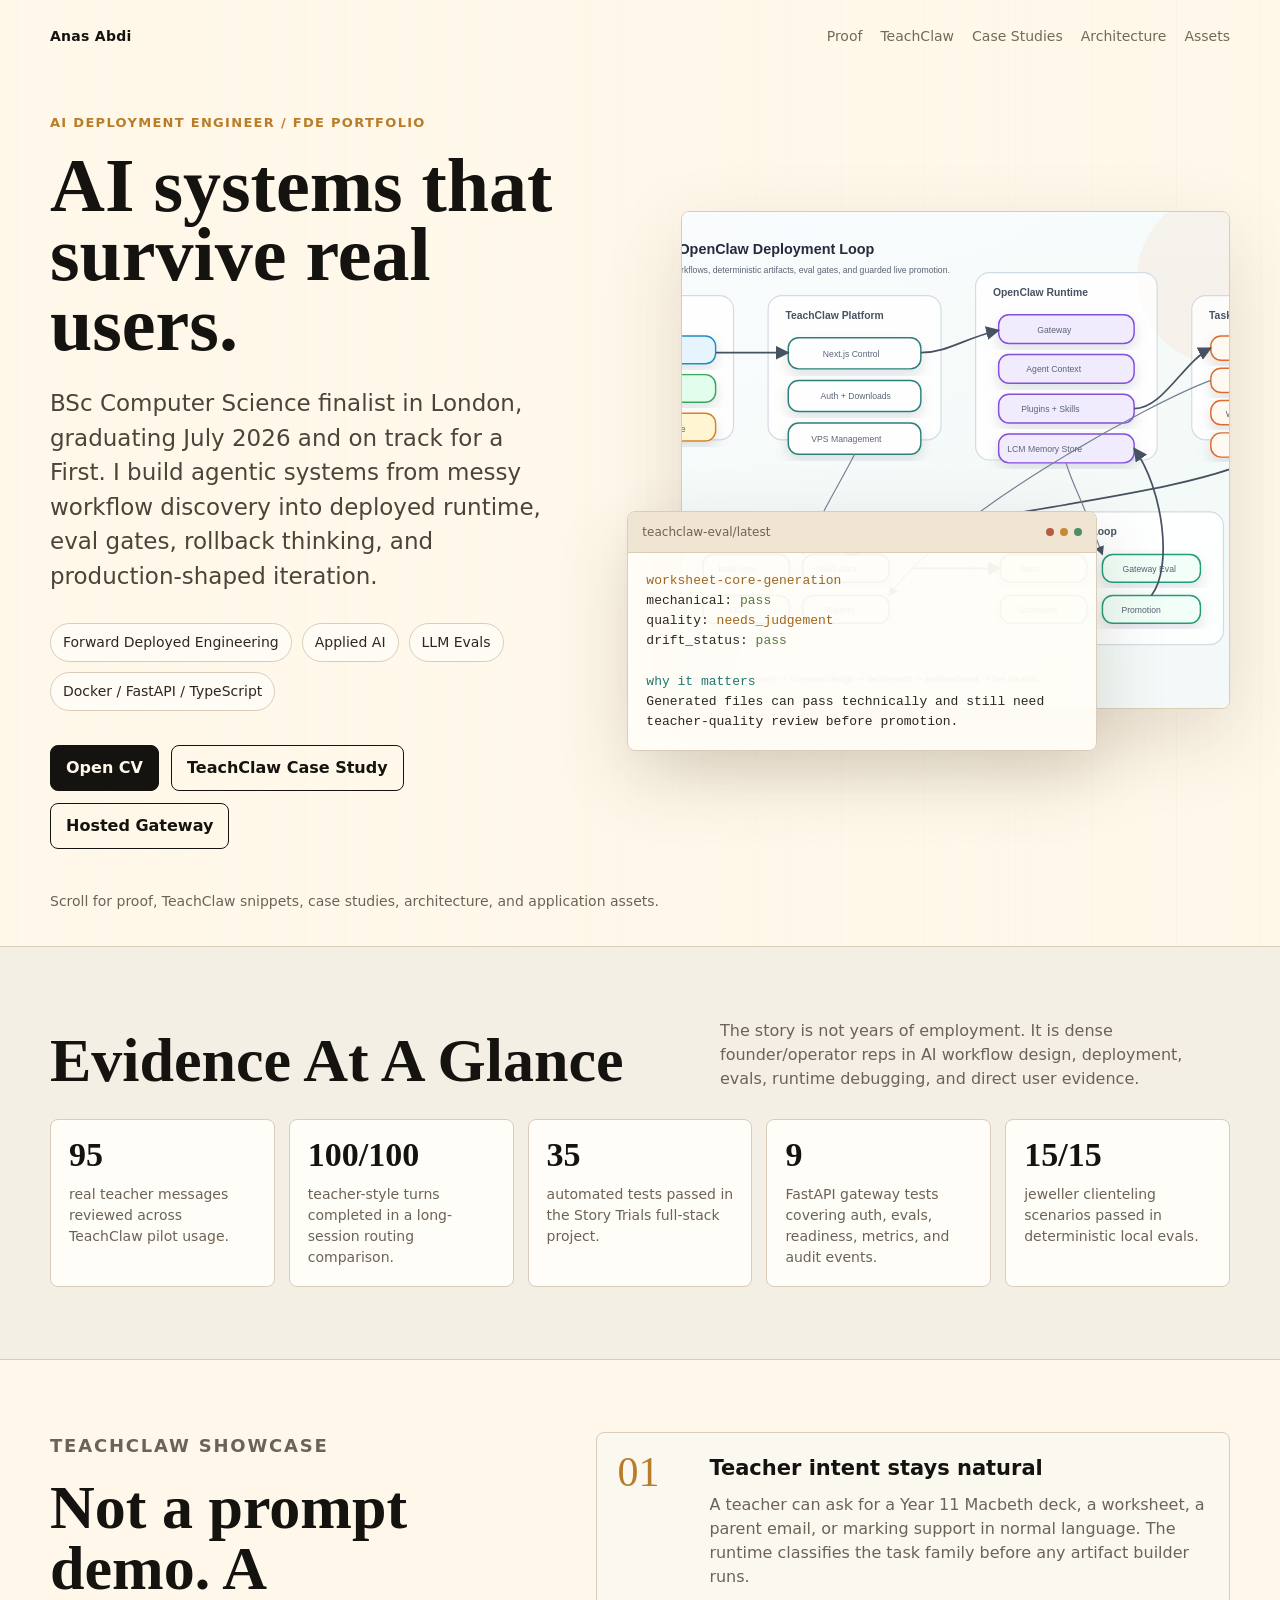
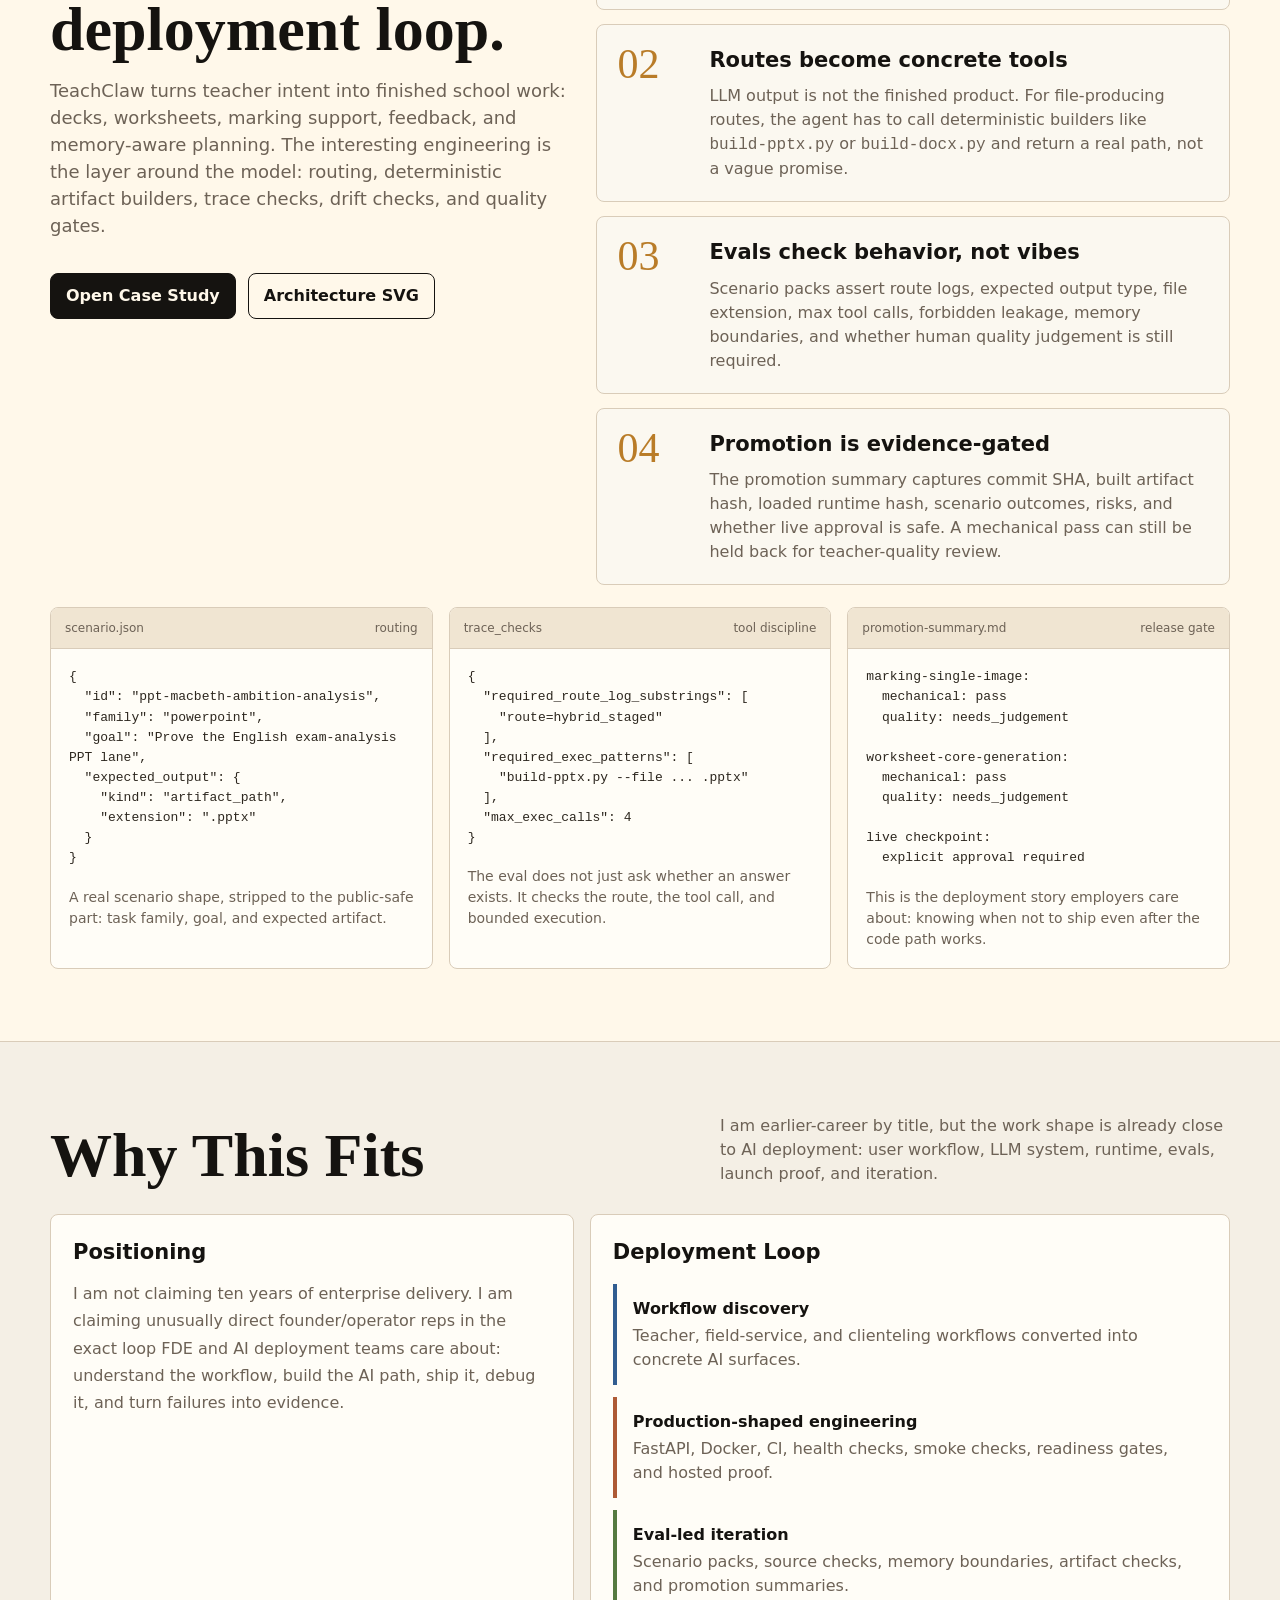
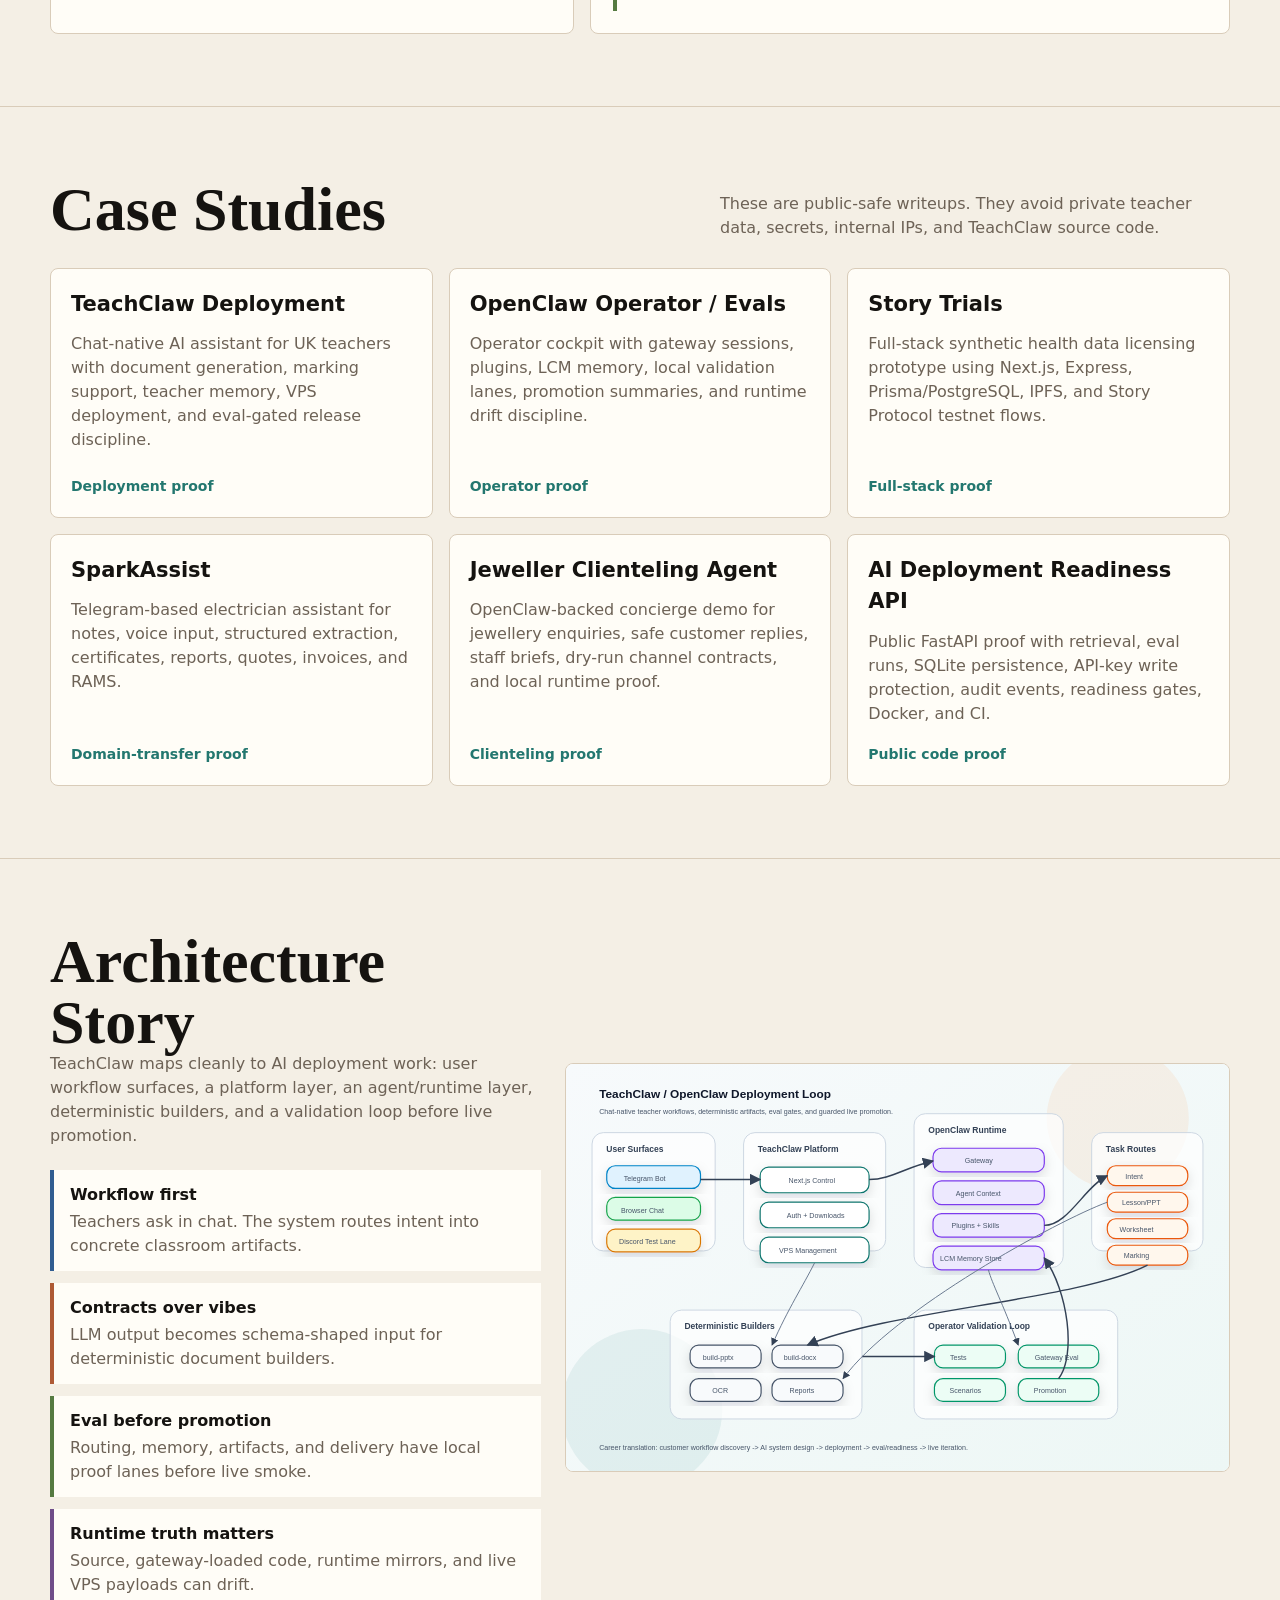
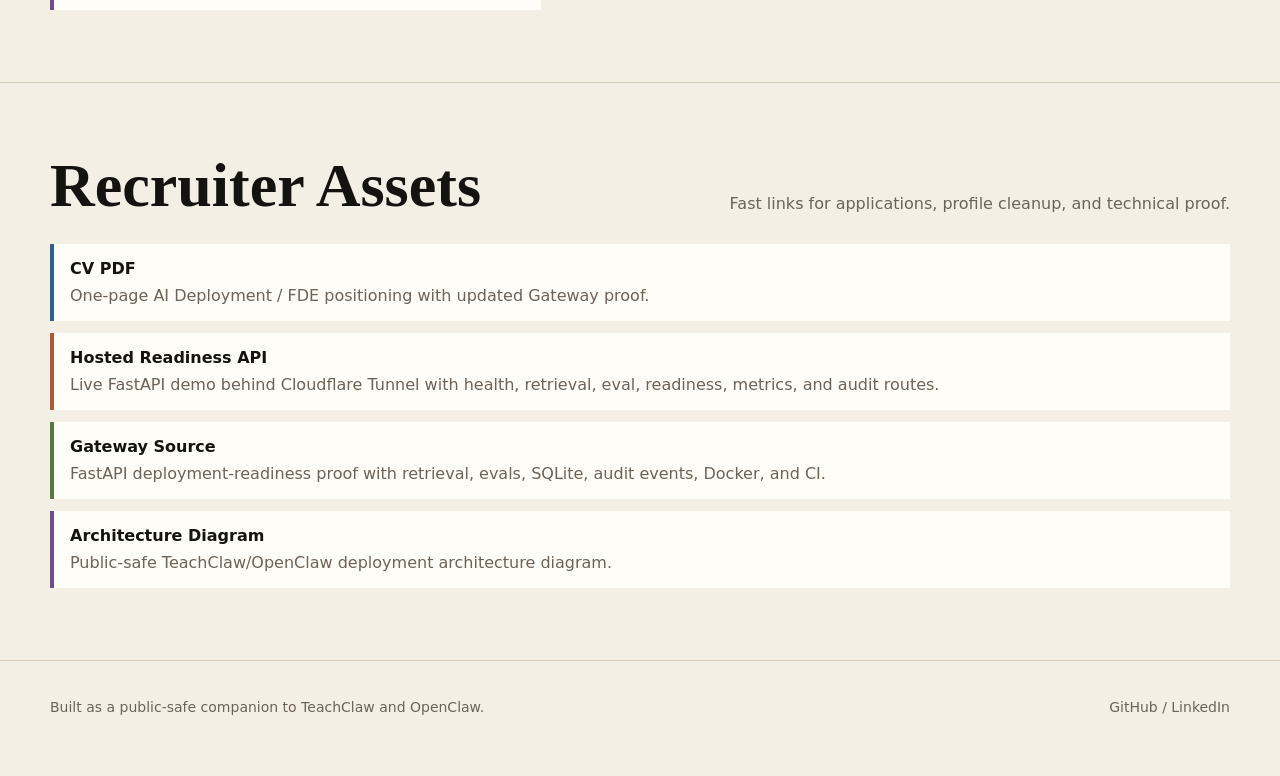
==== commit 5498b770: "Refresh portfolio light showcase" ====
--- a/index.html
+++ b/index.html
@@ -10,20 +10,31 @@
     />
     <style>
       :root {
-        --ink: #111827;
-        --muted: #4b5563;
-        --line: #d1d5db;
-        --paper: #fbfbf8;
-        --panel: #ffffff;
-        --teal: #0f766e;
-        --blue: #2563eb;
-        --orange: #ea580c;
-        --green: #15803d;
-        --plum: #7c3aed;
+        --ink: #151310;
+        --paper: #f4efe5;
+        --paper-soft: #fbf8f0;
+        --panel: #fffdf7;
+        --night: #fff8ea;
+        --night-2: #f1e6d3;
+        --muted: #6d6256;
+        --muted-dark: #746858;
+        --line: #d9ccb9;
+        --line-dark: #d9ccb9;
+        --brass: #b97c28;
+        --teal: #23776f;
+        --blue: #315d91;
+        --green: #557a41;
+        --clay: #ae5a35;
+        --plum: #6f4d89;
+        --radius: 8px;
       }
 
       * {
         box-sizing: border-box;
+      }
+
+      html {
+        scroll-behavior: smooth;
       }
 
       body {
@@ -43,18 +54,37 @@
         text-decoration: underline;
       }
 
+      .shell {
+        width: min(1180px, calc(100% - 36px));
+        margin: 0 auto;
+      }
+
       .hero {
-        min-height: 72vh;
+        color: var(--ink);
+        background: var(--night);
+        min-height: 92vh;
         position: relative;
-        display: flex;
-        flex-direction: column;
-        justify-content: space-between;
-        padding: 26px clamp(18px, 5vw, 72px) 42px;
         overflow: hidden;
+        border-bottom: 1px solid var(--line-dark);
+      }
+
+      .hero::before {
+        content: "";
+        position: absolute;
+        inset: 0;
         background:
-          linear-gradient(90deg, rgba(251, 251, 248, 0.98) 0%, rgba(251, 251, 248, 0.92) 42%, rgba(251, 251, 248, 0.62) 100%),
-          url("assets/teachclaw-openclaw-architecture.svg") right center / min(920px, 70vw) auto no-repeat;
-        border-bottom: 1px solid var(--line);
+          linear-gradient(90deg, rgba(255, 248, 234, 0.98), rgba(255, 248, 234, 0.92) 48%, rgba(255, 248, 234, 0.68)),
+          repeating-linear-gradient(90deg, rgba(93, 74, 51, 0.07) 0 1px, transparent 1px 84px);
+        pointer-events: none;
+      }
+
+      .hero-inner {
+        position: relative;
+        z-index: 1;
+        display: grid;
+        grid-template-rows: auto 1fr auto;
+        min-height: 92vh;
+        padding: 26px 0 34px;
       }
 
       .nav {
@@ -63,62 +93,82 @@
         gap: 18px;
         align-items: center;
         font-size: 14px;
-        color: var(--muted);
+        color: var(--muted-dark);
       }
 
       .nav-links {
         display: flex;
-        gap: 16px;
+        gap: 18px;
         flex-wrap: wrap;
         justify-content: flex-end;
       }
 
       .identity {
-        font-weight: 700;
         color: var(--ink);
-      }
-
-      .hero-copy {
-        max-width: 760px;
-        padding-top: 66px;
-        padding-bottom: 36px;
+        font-weight: 800;
+        letter-spacing: 0.02em;
+      }
+
+      .hero-grid {
+        display: grid;
+        grid-template-columns: minmax(0, 0.92fr) minmax(420px, 1.08fr);
+        gap: clamp(28px, 5vw, 70px);
+        align-items: center;
+        padding: 66px 0 42px;
+      }
+
+      .eyebrow {
+        margin: 0 0 18px;
+        color: var(--brass);
+        font-size: 13px;
+        font-weight: 800;
+        letter-spacing: 0.1em;
+        text-transform: uppercase;
+      }
+
+      h1,
+      h2,
+      h3 {
+        letter-spacing: 0;
       }
 
       h1 {
         margin: 0;
-        font-size: clamp(44px, 8vw, 92px);
-        line-height: 0.94;
-        letter-spacing: 0;
+        max-width: 640px;
+        font-family: Georgia, "Times New Roman", serif;
+        font-size: clamp(42px, 6vw, 76px);
+        line-height: 0.92;
+        font-weight: 700;
       }
 
       .subhead {
-        margin: 24px 0 0;
-        max-width: 660px;
-        font-size: clamp(18px, 2.2vw, 24px);
-        color: #243042;
+        margin: 26px 0 0;
+        max-width: 690px;
+        color: #4e4338;
+        font-size: clamp(18px, 2.2vw, 23px);
       }
 
       .status-line {
         display: flex;
         flex-wrap: wrap;
         gap: 10px;
-        margin-top: 28px;
+        margin-top: 30px;
       }
 
       .pill {
-        border: 1px solid var(--line);
-        background: rgba(255, 255, 255, 0.78);
+        border: 1px solid var(--line-dark);
+        background: rgba(255, 253, 247, 0.86);
         border-radius: 999px;
         padding: 8px 12px;
         font-size: 14px;
-        color: #1f2937;
+        color: #2d271f;
       }
 
       .cta-row {
         display: flex;
         flex-wrap: wrap;
         gap: 12px;
-        margin-top: 32px;
+        margin-top: 34px;
       }
 
       .button {
@@ -127,30 +177,126 @@
         justify-content: center;
         min-height: 44px;
         padding: 10px 15px;
-        border-radius: 8px;
+        border-radius: var(--radius);
         border: 1px solid var(--ink);
         background: var(--ink);
-        color: #fff;
-        font-weight: 700;
+        color: #fff8ea;
+        font-weight: 800;
       }
 
       .button.secondary {
-        background: #fff;
+        background: transparent;
         color: var(--ink);
       }
 
+      .hero-visual {
+        position: relative;
+        min-height: 540px;
+      }
+
+      .visual-frame {
+        position: absolute;
+        inset: 0 0 42px 54px;
+        border: 1px solid var(--line-dark);
+        border-radius: var(--radius);
+        background: var(--panel);
+        overflow: hidden;
+        box-shadow: 0 28px 80px rgba(78, 59, 35, 0.16);
+      }
+
+      .visual-frame img {
+        width: 100%;
+        height: 100%;
+        object-fit: cover;
+        opacity: 0.9;
+        filter: saturate(0.88) contrast(1.02);
+      }
+
+      .console-card {
+        position: absolute;
+        left: 0;
+        bottom: 0;
+        width: min(470px, 90%);
+        border: 1px solid var(--line-dark);
+        border-radius: var(--radius);
+        background: rgba(255, 253, 247, 0.94);
+        box-shadow: 0 26px 70px rgba(78, 59, 35, 0.18);
+        overflow: hidden;
+      }
+
+      .window-bar {
+        display: flex;
+        justify-content: space-between;
+        gap: 14px;
+        align-items: center;
+        padding: 11px 14px;
+        border-bottom: 1px solid var(--line-dark);
+        background: #f0e5d2;
+        color: var(--muted);
+        font-size: 12px;
+      }
+
+      .window-dots {
+        display: flex;
+        gap: 6px;
+      }
+
+      .window-dots span {
+        width: 8px;
+        height: 8px;
+        border-radius: 50%;
+        background: #b75b42;
+      }
+
+      .window-dots span:nth-child(2) {
+        background: #c68a36;
+      }
+
+      .window-dots span:nth-child(3) {
+        background: #4f8c68;
+      }
+
+      pre {
+        margin: 0;
+        white-space: pre-wrap;
+        overflow-wrap: anywhere;
+      }
+
+      code {
+        font-family: "SFMono-Regular", Consolas, "Liberation Mono", Menlo, monospace;
+      }
+
+      .console-card pre,
+      .snippet pre {
+        padding: 18px;
+        color: #2d271f;
+        font-size: 13px;
+        line-height: 1.55;
+      }
+
+      .token-gold {
+        color: #9f661f;
+      }
+
+      .token-teal {
+        color: #23776f;
+      }
+
+      .token-green {
+        color: #557a41;
+      }
+
       .scroll-hint {
         color: var(--muted);
         font-size: 14px;
       }
 
       main {
-        width: min(1180px, calc(100% - 36px));
-        margin: 0 auto;
+        background: var(--paper);
       }
 
       section {
-        padding: 56px 0;
+        padding: 72px 0;
         border-bottom: 1px solid var(--line);
       }
 
@@ -159,18 +305,23 @@
         justify-content: space-between;
         gap: 24px;
         align-items: end;
-        margin-bottom: 24px;
+        margin-bottom: 28px;
       }
 
       h2 {
         margin: 0;
-        font-size: clamp(26px, 4vw, 44px);
-        line-height: 1.05;
-        letter-spacing: 0;
+        font-family: Georgia, "Times New Roman", serif;
+        font-size: clamp(34px, 5vw, 62px);
+        line-height: 0.98;
+      }
+
+      h3 {
+        margin: 0;
+        font-size: 21px;
       }
 
       .section-note {
-        max-width: 470px;
+        max-width: 510px;
         color: var(--muted);
         margin: 0;
       }
@@ -182,17 +333,18 @@
       }
 
       .proof {
-        min-height: 132px;
+        min-height: 142px;
         border: 1px solid var(--line);
-        border-radius: 8px;
+        border-radius: var(--radius);
         background: var(--panel);
         padding: 18px;
       }
 
       .proof strong {
         display: block;
-        margin-bottom: 10px;
-        font-size: 28px;
+        margin-bottom: 12px;
+        font-family: Georgia, "Times New Roman", serif;
+        font-size: 34px;
         line-height: 1;
       }
 
@@ -202,6 +354,91 @@
         font-size: 14px;
       }
 
+      .showcase {
+        background: #fff8ea;
+      }
+
+      .showcase .button {
+        background: var(--ink);
+        border-color: var(--ink);
+        color: #fff8ea;
+      }
+
+      .showcase .button.secondary {
+        background: transparent;
+        color: var(--ink);
+      }
+
+      .chapter-grid {
+        display: grid;
+        grid-template-columns: 0.9fr 1.1fr;
+        gap: 28px;
+        align-items: start;
+      }
+
+      .chapter-copy {
+        position: sticky;
+        top: 22px;
+      }
+
+      .chapter-copy p {
+        color: var(--muted);
+        font-size: 18px;
+      }
+
+      .timeline {
+        display: grid;
+        gap: 14px;
+      }
+
+      .chapter {
+        display: grid;
+        grid-template-columns: 74px 1fr;
+        gap: 18px;
+        align-items: start;
+        border: 1px solid var(--line);
+        border-radius: var(--radius);
+        background: var(--paper-soft);
+        padding: 20px;
+      }
+
+      .chapter-number {
+        font-family: Georgia, "Times New Roman", serif;
+        font-size: 42px;
+        line-height: 0.95;
+        color: var(--brass);
+      }
+
+      .chapter p {
+        margin: 8px 0 0;
+        color: var(--muted);
+      }
+
+      .snippet-grid {
+        display: grid;
+        grid-template-columns: repeat(3, minmax(0, 1fr));
+        gap: 16px;
+        margin-top: 22px;
+      }
+
+      .snippet {
+        min-height: 260px;
+        border: 1px solid var(--line);
+        border-radius: var(--radius);
+        background: var(--panel);
+        overflow: hidden;
+      }
+
+      .snippet .window-bar {
+        background: #f0e5d2;
+      }
+
+      .snippet-caption {
+        padding: 0 18px 18px;
+        color: var(--muted);
+        font-size: 14px;
+      }
+
       .fit-grid {
         display: grid;
         grid-template-columns: 0.9fr 1.1fr;
@@ -210,24 +447,15 @@
 
       .fit-panel {
         border: 1px solid var(--line);
-        border-radius: 8px;
-        background: #fff;
+        border-radius: var(--radius);
+        background: var(--panel);
         padding: 22px;
       }
 
-      .fit-panel h3 {
-        margin: 0 0 14px;
-        font-size: 20px;
-      }
-
       .fit-panel p {
-        margin: 0;
-        color: var(--muted);
-        line-height: 1.65;
-      }
-
-      .fit-panel .list {
-        margin-top: 16px;
+        margin: 12px 0 0;
+        color: var(--muted);
+        line-height: 1.7;
       }
 
       .cases {
@@ -238,29 +466,32 @@
 
       .case {
         border: 1px solid var(--line);
-        border-radius: 8px;
+        border-radius: var(--radius);
         background: var(--panel);
         padding: 20px;
         display: flex;
         min-height: 250px;
         flex-direction: column;
         justify-content: space-between;
-      }
-
-      .case h3 {
-        margin: 0 0 12px;
-        font-size: 20px;
+        transition: transform 180ms ease, border-color 180ms ease, box-shadow 180ms ease;
+      }
+
+      .case:hover {
+        text-decoration: none;
+        transform: translateY(-3px);
+        border-color: #b99562;
+        box-shadow: 0 18px 46px rgba(44, 33, 19, 0.12);
       }
 
       .case p {
-        margin: 0;
+        margin: 12px 0 0;
         color: var(--muted);
       }
 
       .case .tag {
         margin-top: 18px;
         color: var(--teal);
-        font-weight: 700;
+        font-weight: 800;
         font-size: 14px;
       }
 
@@ -275,7 +506,7 @@
         width: 100%;
         height: auto;
         border: 1px solid var(--line);
-        border-radius: 8px;
+        border-radius: var(--radius);
         background: #fff;
       }
 
@@ -286,12 +517,12 @@
 
       .list-item {
         border-left: 4px solid var(--blue);
-        background: #fff;
-        padding: 12px 16px;
+        background: var(--panel);
+        padding: 13px 16px;
       }
 
       .list-item:nth-child(2) {
-        border-left-color: var(--orange);
+        border-left-color: var(--clay);
       }
 
       .list-item:nth-child(3) {
@@ -320,243 +551,427 @@
         font-size: 14px;
       }
 
-      @media (max-width: 900px) {
-        .hero {
-          min-height: 76vh;
-          background:
-            linear-gradient(180deg, rgba(251, 251, 248, 0.96), rgba(251, 251, 248, 0.86)),
-            url("assets/teachclaw-openclaw-architecture.svg") center bottom / 880px auto no-repeat;
-        }
-
+      @media (max-width: 980px) {
+        .hero-grid,
+        .chapter-grid,
+        .fit-grid,
+        .architecture {
+          grid-template-columns: 1fr;
+        }
+
+        .hero-grid {
+          padding-top: 44px;
+        }
+
+        .hero-visual {
+          min-height: 500px;
+        }
+
+        .visual-frame {
+          inset: 0 0 70px 0;
+        }
+
+        .console-card {
+          left: 18px;
+          width: calc(100% - 36px);
+        }
+
+        .chapter-copy {
+          position: static;
+        }
+
+        .proof-grid,
+        .cases,
+        .snippet-grid {
+          grid-template-columns: 1fr;
+        }
+
+        .section-heading,
+        .footer,
         .nav {
           align-items: flex-start;
           flex-direction: column;
         }
 
-        .hero-copy {
-          padding-top: 38px;
-        }
-
-        .proof-grid,
-        .fit-grid,
-        .cases,
-        .architecture {
+        .nav-links {
+          justify-content: flex-start;
+        }
+      }
+
+      @media (max-width: 560px) {
+        .shell {
+          width: min(100% - 28px, 1180px);
+        }
+
+        .hero-inner {
+          min-height: auto;
+        }
+
+        .hero {
+          min-height: auto;
+        }
+
+        .hero-visual {
+          min-height: 460px;
+        }
+
+        .chapter {
           grid-template-columns: 1fr;
         }
 
-        .section-heading,
-        .footer {
-          align-items: flex-start;
-          flex-direction: column;
+        .chapter-number {
+          font-size: 32px;
+        }
+
+        section {
+          padding: 54px 0;
         }
       }
     </style>
   </head>
   <body>
     <header class="hero">
-      <nav class="nav" aria-label="Primary">
-        <a class="identity" href="#top">Anas Abdi</a>
-        <div class="nav-links">
-          <a href="#proof">Proof</a>
-          <a href="#case-studies">Case Studies</a>
-          <a href="#architecture">Architecture</a>
-          <a href="#assets">Assets</a>
+      <div class="shell hero-inner">
+        <nav class="nav" aria-label="Primary">
+          <a class="identity" href="#top">Anas Abdi</a>
+          <div class="nav-links">
+            <a href="#proof">Proof</a>
+            <a href="#teachclaw-showcase">TeachClaw</a>
+            <a href="#case-studies">Case Studies</a>
+            <a href="#architecture">Architecture</a>
+            <a href="#assets">Assets</a>
+          </div>
+        </nav>
+
+        <div class="hero-grid" id="top">
+          <div>
+            <p class="eyebrow">AI Deployment Engineer / FDE portfolio</p>
+            <h1>AI systems that survive real users.</h1>
+            <p class="subhead">
+              BSc Computer Science finalist in London, graduating July 2026 and on track for a First. I build agentic systems from messy workflow discovery into deployed runtime, eval gates, rollback thinking, and production-shaped iteration.
+            </p>
+            <div class="status-line" aria-label="Role targets">
+              <span class="pill">Forward Deployed Engineering</span>
+              <span class="pill">Applied AI</span>
+              <span class="pill">LLM Evals</span>
+              <span class="pill">Docker / FastAPI / TypeScript</span>
+            </div>
+            <div class="cta-row">
+              <a class="button" href="assets/cv-ai-deployment-fde.pdf">Open CV</a>
+              <a class="button secondary" href="case-studies/teachclaw-deployment.html">TeachClaw Case Study</a>
+              <a class="button secondary" href="https://ai-gateway.shortlistops.co.uk/docs">Hosted Gateway</a>
+            </div>
+          </div>
+
+          <div class="hero-visual" aria-label="TeachClaw and OpenClaw visual proof">
+            <a class="visual-frame" href="assets/teachclaw-openclaw-architecture.svg">
+              <img src="assets/teachclaw-openclaw-architecture.svg" alt="TeachClaw and OpenClaw deployment architecture diagram" />
+            </a>
+            <div class="console-card">
+              <div class="window-bar">
+                <span>teachclaw-eval/latest</span>
+                <span class="window-dots" aria-hidden="true"><span></span><span></span><span></span></span>
+              </div>
+              <pre><code><span class="token-gold">worksheet-core-generation</span>
+mechanical: <span class="token-green">pass</span>
+quality: <span class="token-gold">needs_judgement</span>
+drift_status: <span class="token-green">pass</span>
+
+<span class="token-teal">why it matters</span>
+Generated files can pass technically and still need teacher-quality review before promotion.</code></pre>
+            </div>
+          </div>
         </div>
-      </nav>
-
-      <div class="hero-copy" id="top">
-        <h1>AI Deployment Engineer</h1>
-        <p class="subhead">
-          BSc Computer Science finalist in London, graduating July 2026 and on track for a First. I build AI systems that move from messy user workflow to deployed runtime, evals, readiness gates, and real iteration.
-        </p>
-        <div class="status-line" aria-label="Role targets">
-          <span class="pill">Forward Deployed Engineering</span>
-          <span class="pill">Applied AI</span>
-          <span class="pill">LLM Evals</span>
-          <span class="pill">Docker / FastAPI / TypeScript</span>
-        </div>
-        <div class="cta-row">
-          <a class="button" href="assets/cv-ai-deployment-fde.pdf">Open CV</a>
-          <a class="button secondary" href="https://ai-gateway.shortlistops.co.uk/docs">Hosted Gateway</a>
-          <a class="button secondary" href="https://github.com/AnasInno/ai-deployment-portfolio/tree/main/gateway">Gateway Source</a>
-        </div>
+
+        <div class="scroll-hint">Scroll for proof, TeachClaw snippets, case studies, architecture, and application assets.</div>
       </div>
-
-      <div class="scroll-hint">Scroll for proof, case studies, architecture, and application assets.</div>
     </header>
 
     <main>
       <section id="proof">
-        <div class="section-heading">
-          <h2>Evidence At A Glance</h2>
-          <p class="section-note">The story is not years of employment. It is dense founder/operator reps in AI workflow design, deployment, evals, and runtime debugging.</p>
-        </div>
-        <div class="proof-grid">
-          <div class="proof">
-            <strong>95</strong>
-            <span>real teacher messages reviewed across TeachClaw pilot usage.</span>
-          </div>
-          <div class="proof">
-            <strong>100/100</strong>
-            <span>teacher-style turns completed in a long-session routing comparison.</span>
-          </div>
-          <div class="proof">
-            <strong>35</strong>
-            <span>automated tests passed in the Story Trials full-stack project.</span>
-          </div>
-          <div class="proof">
-            <strong>9</strong>
-            <span>FastAPI gateway tests covering auth, evals, readiness, metrics, and audit events.</span>
-          </div>
-          <div class="proof">
-            <strong>15/15</strong>
-            <span>jeweller clienteling scenarios passed in deterministic local evals.</span>
+        <div class="shell">
+          <div class="section-heading">
+            <h2>Evidence At A Glance</h2>
+            <p class="section-note">The story is not years of employment. It is dense founder/operator reps in AI workflow design, deployment, evals, runtime debugging, and direct user evidence.</p>
+          </div>
+          <div class="proof-grid">
+            <div class="proof">
+              <strong>95</strong>
+              <span>real teacher messages reviewed across TeachClaw pilot usage.</span>
+            </div>
+            <div class="proof">
+              <strong>100/100</strong>
+              <span>teacher-style turns completed in a long-session routing comparison.</span>
+            </div>
+            <div class="proof">
+              <strong>35</strong>
+              <span>automated tests passed in the Story Trials full-stack project.</span>
+            </div>
+            <div class="proof">
+              <strong>9</strong>
+              <span>FastAPI gateway tests covering auth, evals, readiness, metrics, and audit events.</span>
+            </div>
+            <div class="proof">
+              <strong>15/15</strong>
+              <span>jeweller clienteling scenarios passed in deterministic local evals.</span>
+            </div>
           </div>
         </div>
       </section>
 
-      <section id="fit">
-        <div class="section-heading">
-          <h2>Why This Fits</h2>
-          <p class="section-note">I am earlier-career by title, but the work shape is already close to AI deployment: user workflow, LLM system, runtime, evals, launch proof, and iteration.</p>
-        </div>
-        <div class="fit-grid">
-          <div class="fit-panel">
-            <h3>Positioning</h3>
-            <p>
-              I am not claiming ten years of enterprise delivery. I am claiming unusually direct founder/operator reps in the exact loop FDE and AI deployment teams care about: understand the workflow, build the AI path, ship it, debug it, and turn failures into evidence.
-            </p>
-          </div>
-          <div class="fit-panel">
-            <h3>Deployment Loop</h3>
-            <div class="list">
-              <div class="list-item">
-                <strong>Workflow discovery</strong>
-                <span>Teacher, field-service, and clienteling workflows converted into concrete AI surfaces.</span>
-              </div>
-              <div class="list-item">
-                <strong>Production-shaped engineering</strong>
-                <span>FastAPI, Docker, CI, health checks, smoke checks, readiness gates, and hosted proof.</span>
-              </div>
-              <div class="list-item">
-                <strong>Eval-led iteration</strong>
-                <span>Scenario packs, source checks, memory boundaries, artifact checks, and promotion summaries.</span>
-              </div>
-            </div>
+      <section id="teachclaw-showcase" class="showcase">
+        <div class="shell">
+          <div class="chapter-grid">
+            <div class="chapter-copy">
+              <p class="eyebrow">TeachClaw showcase</p>
+              <h2>Not a prompt demo. A deployment loop.</h2>
+              <p>
+                TeachClaw turns teacher intent into finished school work: decks, worksheets, marking support, feedback, and memory-aware planning. The interesting engineering is the layer around the model: routing, deterministic artifact builders, trace checks, drift checks, and quality gates.
+              </p>
+              <div class="cta-row">
+                <a class="button" href="case-studies/teachclaw-deployment.html">Open Case Study</a>
+                <a class="button secondary" style="border-color: var(--ink); color: var(--ink);" href="assets/teachclaw-openclaw-architecture.svg">Architecture SVG</a>
+              </div>
+            </div>
+
+            <div class="timeline">
+              <article class="chapter">
+                <div class="chapter-number">01</div>
+                <div>
+                  <h3>Teacher intent stays natural</h3>
+                  <p>A teacher can ask for a Year 11 Macbeth deck, a worksheet, a parent email, or marking support in normal language. The runtime classifies the task family before any artifact builder runs.</p>
+                </div>
+              </article>
+              <article class="chapter">
+                <div class="chapter-number">02</div>
+                <div>
+                  <h3>Routes become concrete tools</h3>
+                  <p>LLM output is not the finished product. For file-producing routes, the agent has to call deterministic builders like <code>build-pptx.py</code> or <code>build-docx.py</code> and return a real path, not a vague promise.</p>
+                </div>
+              </article>
+              <article class="chapter">
+                <div class="chapter-number">03</div>
+                <div>
+                  <h3>Evals check behavior, not vibes</h3>
+                  <p>Scenario packs assert route logs, expected output type, file extension, max tool calls, forbidden leakage, memory boundaries, and whether human quality judgement is still required.</p>
+                </div>
+              </article>
+              <article class="chapter">
+                <div class="chapter-number">04</div>
+                <div>
+                  <h3>Promotion is evidence-gated</h3>
+                  <p>The promotion summary captures commit SHA, built artifact hash, loaded runtime hash, scenario outcomes, risks, and whether live approval is safe. A mechanical pass can still be held back for teacher-quality review.</p>
+                </div>
+              </article>
+            </div>
+          </div>
+
+          <div class="snippet-grid" aria-label="Public-safe TeachClaw snippets">
+            <article class="snippet">
+              <div class="window-bar">
+                <span>scenario.json</span>
+                <span>routing</span>
+              </div>
+              <pre><code>{
+  "id": "ppt-macbeth-ambition-analysis",
+  "family": "powerpoint",
+  "goal": "Prove the English exam-analysis PPT lane",
+  "expected_output": {
+    "kind": "artifact_path",
+    "extension": ".pptx"
+  }
+}</code></pre>
+              <div class="snippet-caption">A real scenario shape, stripped to the public-safe part: task family, goal, and expected artifact.</div>
+            </article>
+
+            <article class="snippet">
+              <div class="window-bar">
+                <span>trace_checks</span>
+                <span>tool discipline</span>
+              </div>
+              <pre><code>{
+  "required_route_log_substrings": [
+    "route=hybrid_staged"
+  ],
+  "required_exec_patterns": [
+    "build-pptx.py --file ... .pptx"
+  ],
+  "max_exec_calls": 4
+}</code></pre>
+              <div class="snippet-caption">The eval does not just ask whether an answer exists. It checks the route, the tool call, and bounded execution.</div>
+            </article>
+
+            <article class="snippet">
+              <div class="window-bar">
+                <span>promotion-summary.md</span>
+                <span>release gate</span>
+              </div>
+              <pre><code>marking-single-image:
+  mechanical: pass
+  quality: needs_judgement
+
+worksheet-core-generation:
+  mechanical: pass
+  quality: needs_judgement
+
+live checkpoint:
+  explicit approval required</code></pre>
+              <div class="snippet-caption">This is the deployment story employers care about: knowing when not to ship even after the code path works.</div>
+            </article>
           </div>
         </div>
       </section>
 
-      <section id="case-studies">
-        <div class="section-heading">
-          <h2>Case Studies</h2>
-          <p class="section-note">These are public-safe writeups. They avoid private teacher data, secrets, internal IPs, and TeachClaw source code.</p>
-        </div>
-        <div class="cases">
-          <a class="case" href="case-studies/teachclaw-deployment.html">
-            <div>
-              <h3>TeachClaw Deployment</h3>
-              <p>Chat-native AI assistant for UK teachers with document generation, marking support, teacher memory, VPS deployment, and eval loops.</p>
-            </div>
-            <span class="tag">Deployment proof</span>
-          </a>
-          <a class="case" href="case-studies/openclaw-operator-evals.html">
-            <div>
-              <h3>OpenClaw Operator / Evals</h3>
-              <p>Operator cockpit with gateway sessions, plugins, LCM memory, local validation lanes, promotion summaries, and runtime drift discipline.</p>
-            </div>
-            <span class="tag">Operator proof</span>
-          </a>
-          <a class="case" href="case-studies/story-trials-full-stack.html">
-            <div>
-              <h3>Story Trials</h3>
-              <p>Full-stack synthetic health data licensing prototype using Next.js, Express, Prisma/PostgreSQL, IPFS, and Story Protocol testnet flows.</p>
-            </div>
-            <span class="tag">Full-stack proof</span>
-          </a>
-          <a class="case" href="case-studies/sparkassist-field-compliance.html">
-            <div>
-              <h3>SparkAssist</h3>
-              <p>Telegram-based electrician assistant for notes, voice input, structured extraction, certificates, reports, quotes, invoices, and RAMS.</p>
-            </div>
-            <span class="tag">Domain-transfer proof</span>
-          </a>
-          <a class="case" href="case-studies/jeweller-clienteling-agent.html">
-            <div>
-              <h3>Jeweller Clienteling Agent</h3>
-              <p>OpenClaw-backed concierge demo for jewellery enquiries, safe customer replies, staff briefs, dry-run channel contracts, and local runtime proof.</p>
-            </div>
-            <span class="tag">Clienteling proof</span>
-          </a>
-          <a class="case" href="case-studies/ai-deployment-gateway.html">
-            <div>
-              <h3>AI Deployment Gateway</h3>
-              <p>Public FastAPI proof with retrieval, eval runs, SQLite persistence, API-key write protection, audit events, readiness gates, Docker, and CI.</p>
-            </div>
-            <span class="tag">Public code proof</span>
-          </a>
+      <section id="fit">
+        <div class="shell">
+          <div class="section-heading">
+            <h2>Why This Fits</h2>
+            <p class="section-note">I am earlier-career by title, but the work shape is already close to AI deployment: user workflow, LLM system, runtime, evals, launch proof, and iteration.</p>
+          </div>
+          <div class="fit-grid">
+            <div class="fit-panel">
+              <h3>Positioning</h3>
+              <p>
+                I am not claiming ten years of enterprise delivery. I am claiming unusually direct founder/operator reps in the exact loop FDE and AI deployment teams care about: understand the workflow, build the AI path, ship it, debug it, and turn failures into evidence.
+              </p>
+            </div>
+            <div class="fit-panel">
+              <h3>Deployment Loop</h3>
+              <div class="list" style="margin-top: 16px;">
+                <div class="list-item">
+                  <strong>Workflow discovery</strong>
+                  <span>Teacher, field-service, and clienteling workflows converted into concrete AI surfaces.</span>
+                </div>
+                <div class="list-item">
+                  <strong>Production-shaped engineering</strong>
+                  <span>FastAPI, Docker, CI, health checks, smoke checks, readiness gates, and hosted proof.</span>
+                </div>
+                <div class="list-item">
+                  <strong>Eval-led iteration</strong>
+                  <span>Scenario packs, source checks, memory boundaries, artifact checks, and promotion summaries.</span>
+                </div>
+              </div>
+            </div>
+          </div>
         </div>
       </section>
 
-      <section id="architecture">
-        <div class="architecture">
-          <div>
-            <h2>Architecture Story</h2>
-            <p class="section-note">
-              TeachClaw maps cleanly to AI deployment work: user workflow surfaces, a platform layer, an agent/runtime layer, deterministic builders, and a validation loop before live promotion.
-            </p>
-            <div class="list" style="margin-top: 22px;">
-              <div class="list-item">
-                <strong>Workflow first</strong>
-                <span>Teachers ask in chat. The system routes intent into concrete classroom artifacts.</span>
-              </div>
-              <div class="list-item">
-                <strong>Contracts over vibes</strong>
-                <span>LLM output becomes schema-shaped input for deterministic document builders.</span>
-              </div>
-              <div class="list-item">
-                <strong>Eval before promotion</strong>
-                <span>Routing, memory, artifacts, and delivery have local proof lanes before live smoke.</span>
-              </div>
-              <div class="list-item">
-                <strong>Runtime truth matters</strong>
-                <span>Source, gateway-loaded code, runtime mirrors, and live VPS payloads can drift.</span>
-              </div>
-            </div>
-          </div>
-          <a href="assets/teachclaw-openclaw-architecture.svg">
-            <img src="assets/teachclaw-openclaw-architecture.svg" alt="TeachClaw and OpenClaw deployment architecture diagram" />
-          </a>
+      <section id="case-studies">
+        <div class="shell">
+          <div class="section-heading">
+            <h2>Case Studies</h2>
+            <p class="section-note">These are public-safe writeups. They avoid private teacher data, secrets, internal IPs, and TeachClaw source code.</p>
+          </div>
+          <div class="cases">
+            <a class="case" href="case-studies/teachclaw-deployment.html">
+              <div>
+                <h3>TeachClaw Deployment</h3>
+                <p>Chat-native AI assistant for UK teachers with document generation, marking support, teacher memory, VPS deployment, and eval-gated release discipline.</p>
+              </div>
+              <span class="tag">Deployment proof</span>
+            </a>
+            <a class="case" href="case-studies/openclaw-operator-evals.html">
+              <div>
+                <h3>OpenClaw Operator / Evals</h3>
+                <p>Operator cockpit with gateway sessions, plugins, LCM memory, local validation lanes, promotion summaries, and runtime drift discipline.</p>
+              </div>
+              <span class="tag">Operator proof</span>
+            </a>
+            <a class="case" href="case-studies/story-trials-full-stack.html">
+              <div>
+                <h3>Story Trials</h3>
+                <p>Full-stack synthetic health data licensing prototype using Next.js, Express, Prisma/PostgreSQL, IPFS, and Story Protocol testnet flows.</p>
+              </div>
+              <span class="tag">Full-stack proof</span>
+            </a>
+            <a class="case" href="case-studies/sparkassist-field-compliance.html">
+              <div>
+                <h3>SparkAssist</h3>
+                <p>Telegram-based electrician assistant for notes, voice input, structured extraction, certificates, reports, quotes, invoices, and RAMS.</p>
+              </div>
+              <span class="tag">Domain-transfer proof</span>
+            </a>
+            <a class="case" href="case-studies/jeweller-clienteling-agent.html">
+              <div>
+                <h3>Jeweller Clienteling Agent</h3>
+                <p>OpenClaw-backed concierge demo for jewellery enquiries, safe customer replies, staff briefs, dry-run channel contracts, and local runtime proof.</p>
+              </div>
+              <span class="tag">Clienteling proof</span>
+            </a>
+            <a class="case" href="case-studies/ai-deployment-gateway.html">
+              <div>
+                <h3>AI Deployment Readiness API</h3>
+                <p>Public FastAPI proof with retrieval, eval runs, SQLite persistence, API-key write protection, audit events, readiness gates, Docker, and CI.</p>
+              </div>
+              <span class="tag">Public code proof</span>
+            </a>
+          </div>
         </div>
       </section>
 
+      <section id="architecture">
+        <div class="shell">
+          <div class="architecture">
+            <div>
+              <h2>Architecture Story</h2>
+              <p class="section-note">
+                TeachClaw maps cleanly to AI deployment work: user workflow surfaces, a platform layer, an agent/runtime layer, deterministic builders, and a validation loop before live promotion.
+              </p>
+              <div class="list" style="margin-top: 22px;">
+                <div class="list-item">
+                  <strong>Workflow first</strong>
+                  <span>Teachers ask in chat. The system routes intent into concrete classroom artifacts.</span>
+                </div>
+                <div class="list-item">
+                  <strong>Contracts over vibes</strong>
+                  <span>LLM output becomes schema-shaped input for deterministic document builders.</span>
+                </div>
+                <div class="list-item">
+                  <strong>Eval before promotion</strong>
+                  <span>Routing, memory, artifacts, and delivery have local proof lanes before live smoke.</span>
+                </div>
+                <div class="list-item">
+                  <strong>Runtime truth matters</strong>
+                  <span>Source, gateway-loaded code, runtime mirrors, and live VPS payloads can drift.</span>
+                </div>
+              </div>
+            </div>
+            <a href="assets/teachclaw-openclaw-architecture.svg">
+              <img src="assets/teachclaw-openclaw-architecture.svg" alt="TeachClaw and OpenClaw deployment architecture diagram" />
+            </a>
+          </div>
+        </div>
+      </section>
+
       <section id="assets">
-        <div class="section-heading">
-          <h2>Recruiter Assets</h2>
-          <p class="section-note">Fast links for applications, profile cleanup, and technical proof.</p>
-        </div>
-        <div class="list">
-          <a class="list-item" href="assets/cv-ai-deployment-fde.pdf">
-            <strong>CV PDF</strong>
-            <span>One-page AI Deployment / FDE positioning with updated Gateway proof.</span>
-          </a>
-          <a class="list-item" href="https://ai-gateway.shortlistops.co.uk/docs">
-            <strong>Hosted Gateway API</strong>
-            <span>Live FastAPI demo behind Cloudflare Tunnel with health, retrieval, eval, readiness, metrics, and audit routes.</span>
-          </a>
-          <a class="list-item" href="https://github.com/AnasInno/ai-deployment-portfolio/tree/main/gateway">
-            <strong>Gateway Source</strong>
-            <span>FastAPI deployment-readiness proof with retrieval, evals, SQLite, audit events, Docker, and CI.</span>
-          </a>
-          <a class="list-item" href="assets/teachclaw-openclaw-architecture.svg">
-            <strong>Architecture Diagram</strong>
-            <span>Public-safe TeachClaw/OpenClaw deployment architecture diagram.</span>
-          </a>
+        <div class="shell">
+          <div class="section-heading">
+            <h2>Recruiter Assets</h2>
+            <p class="section-note">Fast links for applications, profile cleanup, and technical proof.</p>
+          </div>
+          <div class="list">
+            <a class="list-item" href="assets/cv-ai-deployment-fde.pdf">
+              <strong>CV PDF</strong>
+              <span>One-page AI Deployment / FDE positioning with updated Gateway proof.</span>
+            </a>
+            <a class="list-item" href="https://ai-gateway.shortlistops.co.uk/docs">
+              <strong>Hosted Readiness API</strong>
+              <span>Live FastAPI demo behind Cloudflare Tunnel with health, retrieval, eval, readiness, metrics, and audit routes.</span>
+            </a>
+            <a class="list-item" href="https://github.com/AnasInno/ai-deployment-portfolio/tree/main/gateway">
+              <strong>Gateway Source</strong>
+              <span>FastAPI deployment-readiness proof with retrieval, evals, SQLite, audit events, Docker, and CI.</span>
+            </a>
+            <a class="list-item" href="assets/teachclaw-openclaw-architecture.svg">
+              <strong>Architecture Diagram</strong>
+              <span>Public-safe TeachClaw/OpenClaw deployment architecture diagram.</span>
+            </a>
+          </div>
         </div>
       </section>
     </main>
 
-    <footer class="footer">
+    <footer class="shell footer">
       <span>Built as a public-safe companion to TeachClaw and OpenClaw.</span>
       <span><a href="https://github.com/AnasInno">GitHub</a> / <a href="https://www.linkedin.com/in/anas-abdi-80b950271/">LinkedIn</a></span>
     </footer>
